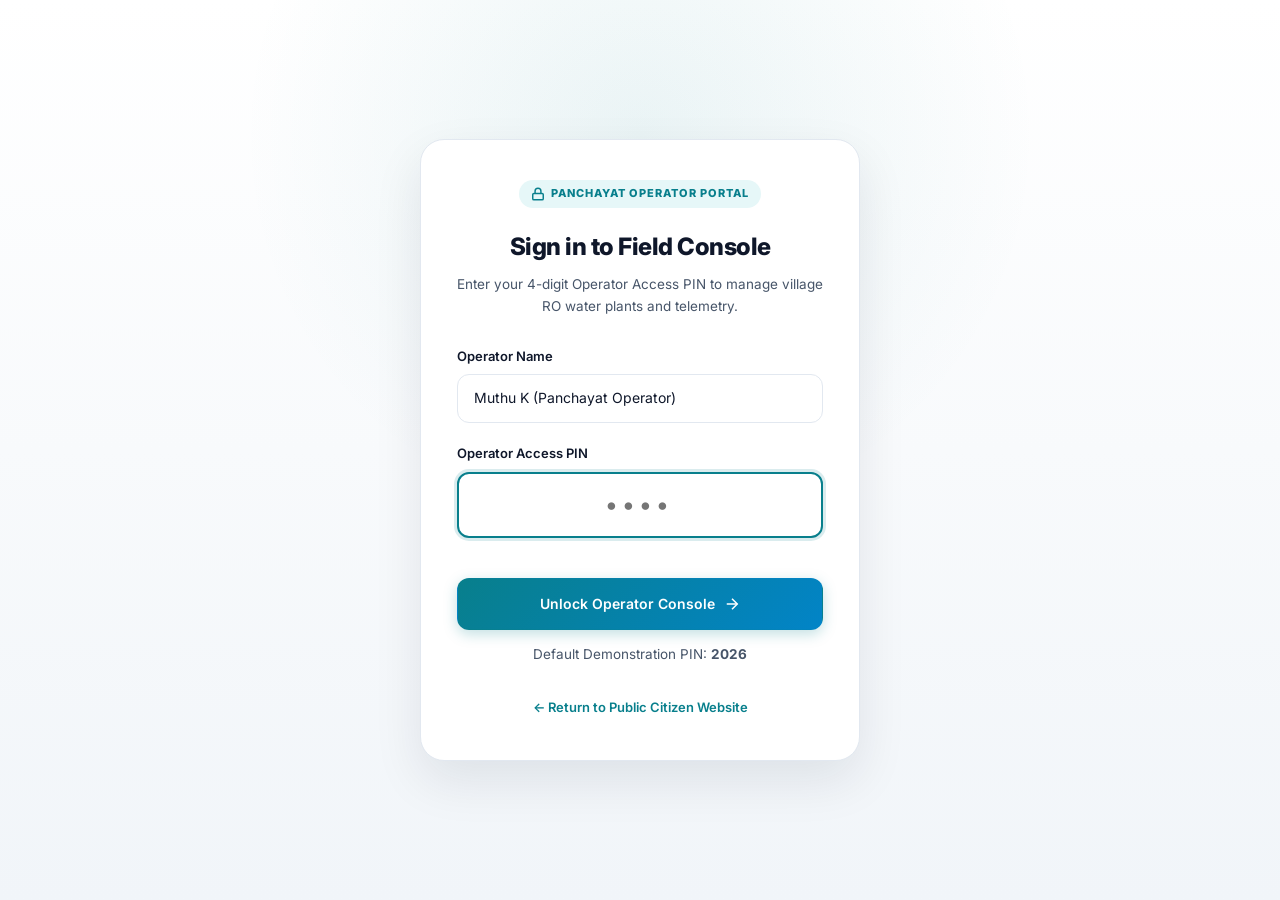
==== frontend/operator.html @ c297192b "feat(operator): implement dedicated authenticated operator portal" ====
<!DOCTYPE html>
<html lang="en">
<head>
    <meta charset="UTF-8">
    <meta name="viewport" content="width=device-width, initial-scale=1.0">
    <meta name="robots" content="noindex, nofollow">
    <title>Operator & Technician Portal | Water Beacon</title>

    <link rel="preconnect" href="https://fonts.googleapis.com">
    <link rel="preconnect" href="https://fonts.gstatic.com" crossorigin>
    <link href="https://fonts.googleapis.com/css2?family=Inter:wght@400;500;600;700;800&display=swap" rel="stylesheet">

    <link rel="stylesheet" href="css/style.css">
    <link rel="stylesheet" href="css/operator.css">
</head>
<body class="operator-body">

    <!-- 1. OPERATOR AUTHENTICATION SCREEN -->
    <div class="operator-login-wrapper" id="operator-auth-screen">
        <div class="operator-login-card">
            <span class="op-badge-pill">
                <svg viewBox="0 0 24 24" fill="none" stroke="currentColor" stroke-width="2.5" style="width: 14px; height: 14px;">
                    <rect x="3" y="11" width="18" height="11" rx="2" ry="2"/>
                    <path d="M7 11V7a5 5 0 0 1 10 0v4"/>
                </svg>
                PANCHAYAT OPERATOR PORTAL
            </span>

            <h2>Sign in to Field Console</h2>
            <p>Enter your 4-digit Operator Access PIN to manage village RO water plants and telemetry.</p>

            <form id="form-operator-login">
                <div class="form-group" style="text-align: left;">
                    <label for="login-op-name">Operator Name</label>
                    <input type="text" id="login-op-name" class="form-control" value="Muthu K (Panchayat Operator)" required>
                </div>

                <div class="form-group" style="text-align: left;">
                    <label for="login-op-pin">Operator Access PIN</label>
                    <input type="password" id="login-op-pin" class="op-pin-input" maxlength="6" placeholder="••••" required autofocus autocomplete="current-password">
                </div>

                <button type="submit" class="btn btn-primary" style="width: 100%; padding: 14px;" id="btn-login-submit">
                    <span>Unlock Operator Console</span>
                    <svg viewBox="0 0 24 24" fill="none" stroke="currentColor" stroke-width="2">
                        <line x1="5" y1="12" x2="19" y2="12"/>
                        <polyline points="12 5 19 12 12 19"/>
                    </svg>
                </button>

                <p class="pin-hint">Default Demonstration PIN: <strong>2026</strong></p>
                <div style="margin-top: 18px;">
                    <a href="/" style="font-size: 13px; color: var(--accent-teal); font-weight: 600;">&larr; Return to Public Citizen Website</a>
                </div>
            </form>
        </div>
    </div>

    <!-- 2. OPERATOR DASHBOARD CONSOLE (SHOWN AFTER AUTH) -->
    <div class="operator-dashboard" id="operator-dashboard-screen" style="display: none;">

        <!-- Top Navigation -->
        <header class="operator-topbar">
            <div class="operator-topbar-left">
                <a href="/" class="brand" style="color: #ffffff;">
                    <span class="brand-icon">
                        <svg viewBox="0 0 40 40" fill="none">
                            <path d="M20 5C20 5 9 17.5 9 25C9 31.075 13.925 36 20 36C26.075 36 31 31.075 31 25C31 17.5 20 5 20 5Z" fill="currentColor"/>
                        </svg>
                    </span>
                    <span class="brand-text">
                        <strong>Water</strong>
                        <span style="color: #38bdf8;">Beacon</span>
                    </span>
                </a>
                <span class="operator-tag">Field Operator Console</span>
            </div>

            <div class="operator-topbar-right">
                <div class="operator-user-info">
                    <strong id="header-operator-name">Operator</strong>
                    <span>Authorized Field Unit</span>
                </div>
                <a href="/" class="btn-ghost-light" title="View citizen site">
                    <svg viewBox="0 0 24 24" fill="none" stroke="currentColor" stroke-width="2" style="width: 15px; height: 15px;">
                        <path d="M18 13v6a2 2 0 0 1-2 2H5a2 2 0 0 1-2-2V8a2 2 0 0 1 2-2h6"/>
                        <polyline points="15 3 21 3 21 9"/>
                        <line x1="10" y1="14" x2="21" y2="3"/>
                    </svg>
                    <span>Public View</span>
                </a>
                <button type="button" class="btn-ghost-light" id="btn-operator-logout">
                    <svg viewBox="0 0 24 24" fill="none" stroke="currentColor" stroke-width="2" style="width: 15px; height: 15px;">
                        <path d="M9 21H5a2 2 0 0 1-2-2V5a2 2 0 0 1 2-2h4"/>
                        <polyline points="16 17 21 12 16 7"/>
                        <line x1="21" y1="12" x2="9" y2="12"/>
                    </svg>
                    <span>Sign Out</span>
                </button>
            </div>
        </header>

        <!-- Main Content -->
        <main class="operator-main">

            <!-- Overview Stat Chips -->
            <div class="op-stats-grid">
                <div class="op-stat-card">
                    <div class="op-stat-icon blue">
                        <svg viewBox="0 0 24 24" fill="none" stroke="currentColor" stroke-width="2">
                            <rect x="2" y="3" width="20" height="14" rx="2" ry="2"/>
                            <line x1="8" y1="21" x2="16" y2="21"/>
                            <line x1="12" y1="17" x2="12" y2="21"/>
                        </svg>
                    </div>
                    <div>
                        <strong id="stat-total-plants">0</strong>
                        <span>Total RO Plants</span>
                    </div>
                </div>

                <div class="op-stat-card">
                    <div class="op-stat-icon green">
                        <svg viewBox="0 0 24 24" fill="none" stroke="currentColor" stroke-width="2">
                            <polyline points="20 6 9 17 4 12"/>
                        </svg>
                    </div>
                    <div>
                        <strong id="stat-active-dispensing">0</strong>
                        <span>Dispensing (Active)</span>
                    </div>
                </div>

                <div class="op-stat-card">
                    <div class="op-stat-icon amber">
                        <svg viewBox="0 0 24 24" fill="none" stroke="currentColor" stroke-width="2">
                            <circle cx="12" cy="12" r="3"/>
                            <path d="M19.4 15a1.65 1.65 0 0 0 .33 1.82l.06.06a2 2 0 0 1 0 2.83 2 2 0 0 1-2.83 0l-.06-.06a1.65 1.65 0 0 0-1.82-.33 1.65 1.65 0 0 0-1 1.51V21a2 2 0 0 1-2 2 2 2 0 0 1-2-2v-.09A1.65 1.65 0 0 0 9 19.4a1.65 1.65 0 0 0-1.82.33l-.06.06a2 2 0 0 1-2.83 0 2 2 0 0 1 0-2.83l.06-.06a1.65 1.65 0 0 0 .33-1.82 1.65 1.65 0 0 0-1.51-1H3a2 2 0 0 1-2-2 2 2 0 0 1 2-2h.09A1.65 1.65 0 0 0 4.6 9a1.65 1.65 0 0 0-.33-1.82l-.06-.06a2 2 0 0 1 0-2.83 2 2 0 0 1 2.83 0l.06.06a1.65 1.65 0 0 0 1.82.33H9a1.65 1.65 0 0 0 1-1.51V3a2 2 0 0 1 2-2 2 2 0 0 1 2 2v.09a1.65 1.65 0 0 0 1 1.51 1.65 1.65 0 0 0 1.82-.33l.06-.06a2 2 0 0 1 2.83 0 2 2 0 0 1 0 2.83l-.06.06a1.65 1.65 0 0 0-.33 1.82V9a1.65 1.65 0 0 0 1.51 1H21a2 2 0 0 1 2 2 2 2 0 0 1-2 2h-.09a1.65 1.65 0 0 0-1.51 1z"/>
                        </svg>
                    </div>
                    <div>
                        <strong id="stat-under-maintenance">0</strong>
                        <span>Under Maintenance</span>
                    </div>
                </div>

                <div class="op-stat-card">
                    <div class="op-stat-icon red">
                        <svg viewBox="0 0 24 24" fill="none" stroke="currentColor" stroke-width="2">
                            <line x1="12" y1="8" x2="12" y2="12"/>
                            <line x1="12" y1="16" x2="12.01" y2="16"/>
                            <circle cx="12" cy="12" r="10"/>
                        </svg>
                    </div>
                    <div>
                        <strong id="stat-citizen-reports">0</strong>
                        <span>Citizen Issues</span>
                    </div>
                </div>
            </div>

            <!-- Workspace: Left (Status Controller) & Right (Citizen Complaints & Maintenance) -->
            <div class="operator-workspace">

                <!-- Left Column: Live Station Controller -->
                <div class="op-panel">
                    <div class="op-panel-header">
                        <h3>Live Station Telemetry & Status Controller</h3>
                        <span class="status-badge available" id="op-current-status-badge">
                            <span class="indicator"></span>
                            AVAILABLE
                        </span>
                    </div>

                    <div class="op-panel-body">
                        <form id="form-op-station-update">
                            <!-- Select RO Station -->
                            <div class="form-group">
                                <label for="op-station-select">Select Village RO Machine</label>
                                <select id="op-station-select" class="form-control" required>
                                    <!-- Populated dynamically -->
                                </select>
                            </div>

                            <!-- Status Switcher Grid -->
                            <div class="form-group">
                                <label>Set Live Dispensing Status</label>
                                <div class="status-pill-selector">
                                    <button type="button" class="status-choice-btn active" data-status="AVAILABLE">
                                        <svg viewBox="0 0 24 24" fill="none" stroke="#10b981" stroke-width="2.5" style="width: 18px; height: 18px;"><polyline points="20 6 9 17 4 12"/></svg>
                                        <span>AVAILABLE</span>
                                    </button>
                                    <button type="button" class="status-choice-btn" data-status="OUT_OF_WATER">
                                        <svg viewBox="0 0 24 24" fill="none" stroke="#ef4444" stroke-width="2.5" style="width: 18px; height: 18px;"><circle cx="12" cy="12" r="10"/><line x1="12" y1="8" x2="12" y2="12"/><line x1="12" y1="16" x2="12.01" y2="16"/></svg>
                                        <span>OUT OF WATER</span>
                                    </button>
                                    <button type="button" class="status-choice-btn" data-status="UNDER_MAINTENANCE">
                                        <svg viewBox="0 0 24 24" fill="none" stroke="#f59e0b" stroke-width="2" style="width: 18px; height: 18px;"><circle cx="12" cy="12" r="3"/><path d="M19.4 15a1.65 1.65 0 0 0 .33 1.82l.06.06a2 2 0 0 1 0 2.83 2 2 0 0 1-2.83 0l-.06-.06a1.65 1.65 0 0 0-1.82-.33 1.65 1.65 0 0 0-1 1.51V21a2 2 0 0 1-2 2 2 2 0 0 1-2-2v-.09A1.65 1.65 0 0 0 9 19.4a1.65 1.65 0 0 0-1.82.33l-.06.06a2 2 0 0 1-2.83 0 2 2 0 0 1 0-2.83l.06-.06a1.65 1.65 0 0 0 .33-1.82 1.65 1.65 0 0 0-1.51-1H3a2 2 0 0 1-2-2 2 2 0 0 1 2-2h.09A1.65 1.65 0 0 0 4.6 9a1.65 1.65 0 0 0-.33-1.82l-.06-.06a2 2 0 0 1 0-2.83 2 2 0 0 1 2.83 0l.06.06a1.65 1.65 0 0 0 1.82.33H9a1.65 1.65 0 0 0 1-1.51V3a2 2 0 0 1 2-2 2 2 0 0 1 2 2v.09a1.65 1.65 0 0 0 1 1.51 1.65 1.65 0 0 0 1.82-.33l.06-.06a2 2 0 0 1 2.83 0 2 2 0 0 1 0 2.83l-.06.06a1.65 1.65 0 0 0-.33 1.82V9a1.65 1.65 0 0 0 1.51 1H21a2 2 0 0 1 2 2 2 2 0 0 1-2 2h-.09a1.65 1.65 0 0 0-1.51 1z"/></svg>
                                        <span>MAINTENANCE</span>
                                    </button>
                                    <button type="button" class="status-choice-btn" data-status="REPAIR">
                                        <svg viewBox="0 0 24 24" fill="none" stroke="#8b5cf6" stroke-width="2" style="width: 18px; height: 18px;"><path d="M14.7 6.3a1 1 0 0 0 0 1.4l1.6 1.6a1 1 0 0 0 1.4 0l3.77-3.77a6 6 0 0 1-7.94 7.94l-6.91 6.91a2.12 2.12 0 0 1-3-3l6.91-6.91a6 6 0 0 1 7.94-7.94l-3.76 3.76z"/></svg>
                                        <span>REPAIR</span>
                                    </button>
                                    <button type="button" class="status-choice-btn" data-status="TEMPORARILY_CLOSED">
                                        <svg viewBox="0 0 24 24" fill="none" stroke="#64748b" stroke-width="2.5" style="width: 18px; height: 18px;"><line x1="18" y1="6" x2="6" y2="18"/><line x1="6" y1="6" x2="18" y2="18"/></svg>
                                        <span>CLOSED</span>
                                    </button>
                                </div>
                            </div>

                            <!-- Water Level Slider -->
                            <div class="form-group">
                                <label for="op-slider-level">Overhead Tank Water Level (%)</label>
                                <div class="level-slider-wrapper">
                                    <input type="range" id="op-slider-level" min="0" max="100" value="85">
                                    <div class="level-display-badge" id="op-level-badge">85%</div>
                                </div>
                            </div>

                            <!-- Purity TDS & Operator Name -->
                            <div class="form-row">
                                <div class="form-group">
                                    <label for="op-tds-input">Water Purity TDS (PPM)</label>
                                    <input type="number" id="op-tds-input" class="form-control" min="10" max="1000" value="110" required>
                                </div>
                                <div class="form-group">
                                    <label for="op-name-input">Logged By (Operator Name)</label>
                                    <input type="text" id="op-name-input" class="form-control" value="Muthu K (Panchayat Operator)" required>
                                </div>
                            </div>

                            <!-- Status Notes / Remarks -->
                            <div class="form-group">
                                <label for="op-remarks-input">Status Reason / Operator Notes</label>
                                <textarea id="op-remarks-input" class="form-control" rows="2" placeholder="e.g. Regular morning filtration cycle completed. Water tank full."></textarea>
                            </div>

                            <!-- Submit Button -->
                            <button type="submit" class="btn btn-primary" id="btn-broadcast-status" style="width: 100%; padding: 13px;">
                                <svg viewBox="0 0 24 24" fill="none" stroke="currentColor" stroke-width="2">
                                    <path d="M12 2v20M17 5H9.5a3.5 3.5 0 0 0 0 7h5a3.5 3.5 0 0 1 0 7H6"/>
                                </svg>
                                <span>Broadcast Status Update to Network</span>
                            </button>
                        </form>
                    </div>
                </div>

                <!-- Right Column: Citizen Reports & Maintenance Logger -->
                <div>

                    <!-- Citizen Reports Section -->
                    <div class="op-panel">
                        <div class="op-panel-header">
                            <h3>Citizen Problem Reports</h3>
                            <span class="chip-count" id="badge-pending-reports">0 Pending</span>
                        </div>
                        <div class="op-panel-body">
                            <div class="op-reports-list" id="op-reports-container">
                                <!-- Populated dynamically -->
                            </div>
                        </div>
                    </div>

                    <!-- Preventative Maintenance Ticket Scheduler -->
                    <div class="op-panel">
                        <div class="op-panel-header">
                            <h3>Schedule Maintenance Ticket</h3>
                        </div>
                        <div class="op-panel-body">
                            <form id="form-op-create-maint">
                                <div class="form-group">
                                    <label for="op-maint-machine">Target RO Station</label>
                                    <select id="op-maint-machine" class="form-control" required>
                                        <!-- Populated dynamically -->
                                    </select>
                                </div>

                                <div class="form-group">
                                    <label for="op-maint-task">Service Task Type</label>
                                    <select id="op-maint-task" class="form-control" required>
                                        <option value="Sediment & Carbon Filter Replacement">Sediment & Carbon Filter Replacement</option>
                                        <option value="RO Membrane Descaling & Chemical Flushing">RO Membrane Descaling & Flushing</option>
                                        <option value="UV Sterilizer Lamp Replacement">UV Sterilizer Lamp Replacement</option>
                                        <option value="High-Pressure Booster Pump Service">High-Pressure Booster Pump Service</option>
                                        <option value="Raw Water TDS Sensor Calibration">Raw Water TDS Sensor Calibration</option>
                                        <option value="Storage Tank Sanitization & Bleach">Storage Tank Sanitization</option>
                                    </select>
                                </div>

                                <div class="form-group">
                                    <label for="op-maint-desc">Scope / Reason</label>
                                    <input type="text" id="op-maint-desc" class="form-control" placeholder="e.g. Scheduled quarterly multi-stage carbon filter change." required>
                                </div>

                                <div class="form-row">
                                    <div class="form-group">
                                        <label for="op-maint-tech">Assigned Tech</label>
                                        <input type="text" id="op-maint-tech" class="form-control" value="District Water Technician" required>
                                    </div>
                                    <div class="form-group">
                                        <label for="op-maint-date">Expected Resolution</label>
                                        <input type="date" id="op-maint-date" class="form-control">
                                    </div>
                                </div>

                                <div class="form-group" style="margin-bottom: 16px;">
                                    <label style="display: flex; align-items: center; gap: 8px; font-weight: normal; cursor: pointer; font-size: 13px;">
                                        <input type="checkbox" id="op-maint-auto-status" checked style="width: 16px; height: 16px;">
                                        <span>Automatically flag station as <strong>UNDER MAINTENANCE</strong></span>
                                    </label>
                                </div>

                                <button type="submit" class="btn btn-outline" style="width: 100%;" id="btn-create-maint">
                                    <span>Log Maintenance Ticket</span>
                                </button>
                            </form>
                        </div>
                    </div>

                </div>

            </div>

            <!-- Full Width Audit Trail Section -->
            <div class="op-panel">
                <div class="op-panel-header">
                    <h3>Recent Station Status Changes (Audit Trail)</h3>
                    <button type="button" class="btn btn-outline btn-sm" id="btn-refresh-audit-logs">
                        <svg viewBox="0 0 24 24" fill="none" stroke="currentColor" stroke-width="2" style="width: 14px; height: 14px;">
                            <polyline points="23 4 23 10 17 10"/><polyline points="1 20 1 14 7 14"/>
                            <path d="M3.51 9a9 9 0 0 1 14.85-3.36L23 10M1 14l4.64 4.36A9 9 0 0 0 20.49 15"/>
                        </svg>
                        <span>Refresh Logs</span>
                    </button>
                </div>
                <div class="op-panel-body" style="padding: 0;">
                    <div class="table-responsive">
                        <table class="audit-table">
                            <thead>
                                <tr>
                                    <th>Station</th>
                                    <th>Status Set</th>
                                    <th>Remarks / Note</th>
                                    <th>Logged By</th>
                                    <th>Timestamp</th>
                                </tr>
                            </thead>
                            <tbody id="audit-logs-tbody">
                                <!-- Populated dynamically -->
                            </tbody>
                        </table>
                    </div>
                </div>
            </div>

        </main>
    </div>

    <!-- TOAST NOTIFICATIONS -->
    <div class="toast-container" id="toast-container"></div>

    <script src="js/app.js"></script>
    <script src="js/operator.js"></script>
</body>
</html>
---- frontend/css/style.css ----
/* ==========================================================================
   WATER BEACON - GLOBAL STYLES & DESIGN SYSTEM
   Clean, modern, bright interface with tasteful blue & green accents.
   ========================================================================== */

:root {
    /* Color Palette */
    --primary: #0284c7;            /* Water Blue */
    --primary-dark: #0369a1;
    --primary-light: #e0f2fe;
    --primary-gradient: linear-gradient(135deg, #0284c7 0%, #0d9488 100%);
    
    --accent-teal: #087f8c;        /* Brand Teal */
    --accent-teal-dark: #066570;
    --accent-teal-light: #e6f7f8;

    --bg-page: #ffffff;
    --bg-subtle: #f8fafc;
    --bg-card: #ffffff;
    --bg-card-hover: #fcfefe;

    --text-primary: #0f172a;       /* Deep slate */
    --text-secondary: #475569;     /* Slate */
    --text-muted: #64748b;         /* Muted slate */
    --text-light: #94a3b8;

    --border-light: #e2e8f0;
    --border-subtle: #edf2f7;
    --border-focus: #38bdf8;

    /* Status Colors */
    --status-available: #10b981;       /* Emerald */
    --status-available-bg: #ecfdf5;
    --status-available-border: #a7f3d0;
    
    --status-empty: #ef4444;           /* Coral red */
    --status-empty-bg: #fef2f2;
    --status-empty-border: #fecaca;

    --status-maint: #f59e0b;           /* Amber */
    --status-maint-bg: #fffbeb;
    --status-maint-border: #fde68a;

    --status-repair: #8b5cf6;          /* Indigo-purple */
    --status-repair-bg: #f5f3ff;
    --status-repair-border: #ddd6fe;

    --status-closed: #64748b;          /* Slate */
    --status-closed-bg: #f1f5f9;
    --status-closed-border: #cbd5e1;

    /* Elevation & Shadows */
    --shadow-xs: 0 1px 2px rgba(15, 23, 42, 0.05);
    --shadow-sm: 0 2px 6px rgba(15, 23, 42, 0.06);
    --shadow-md: 0 8px 24px rgba(15, 23, 42, 0.08);
    --shadow-lg: 0 16px 36px rgba(15, 23, 42, 0.1);
    --shadow-card: 0 4px 20px rgba(12, 74, 96, 0.06);

    /* Radii */
    --radius-sm: 8px;
    --radius-md: 12px;
    --radius-lg: 18px;
    --radius-xl: 24px;
    --radius-pill: 9999px;

    /* Transitions */
    --transition-fast: 0.15s cubic-bezier(0.4, 0, 0.2, 1);
    --transition-base: 0.25s cubic-bezier(0.4, 0, 0.2, 1);
    --transition-slow: 0.4s cubic-bezier(0.4, 0, 0.2, 1);

    /* Fonts */
    --font-sans: "Inter", -apple-system, BlinkMacSystemFont, "Segoe UI", Roboto, "Helvetica Neue", Arial, sans-serif;
}

/* CSS Reset & Defaults */
*, *::before, *::after {
    box-sizing: border-box;
    margin: 0;
    padding: 0;
}

html {
    scroll-behavior: smooth;
    font-size: 16px;
    -webkit-text-size-adjust: 100%;
    color-scheme: light;
}

body {
    font-family: var(--font-sans);
    color: var(--text-primary);
    background-color: var(--bg-page);
    line-height: 1.6;
    overflow-x: hidden;
    -webkit-font-smoothing: antialiased;
    -moz-osx-font-smoothing: grayscale;
}

img, svg {
    display: block;
    max-width: 100%;
}

button, input, select, textarea {
    font: inherit;
    color: inherit;
}

button {
    cursor: pointer;
    border: none;
    background: none;
}

a {
    color: inherit;
    text-decoration: none;
}

/* Container */
.container {
    width: min(1200px, calc(100% - 40px));
    margin: 0 auto;
}

/* Typography Utilities */
.section-tag {
    display: inline-flex;
    align-items: center;
    gap: 8px;
    padding: 6px 14px;
    background: var(--accent-teal-light);
    color: var(--accent-teal);
    font-size: 11px;
    font-weight: 800;
    letter-spacing: 1.5px;
    text-transform: uppercase;
    border-radius: var(--radius-pill);
    border: 1px solid rgba(8, 127, 140, 0.18);
    margin-bottom: 16px;
}

.section-tag-dot {
    width: 6px;
    height: 6px;
    border-radius: 50%;
    background-color: var(--accent-teal);
    animation: pulseDot 2s infinite ease-in-out;
}

.section-title {
    color: #102a43;
    font-size: clamp(32px, 4.5vw, 48px);
    font-weight: 800;
    line-height: 1.15;
    letter-spacing: -1.5px;
    margin-bottom: 16px;
}

.section-title span {
    color: var(--accent-teal);
}

.section-subtitle {
    color: var(--text-secondary);
    font-size: clamp(15px, 2vw, 17px);
    max-width: 640px;
    line-height: 1.65;
}

/* Status Badges */
.status-badge {
    display: inline-flex;
    align-items: center;
    gap: 7px;
    padding: 5px 12px;
    border-radius: var(--radius-pill);
    font-size: 12px;
    font-weight: 700;
    letter-spacing: 0.3px;
    transition: var(--transition-fast);
}

.status-badge .indicator {
    width: 8px;
    height: 8px;
    border-radius: 50%;
}

.status-badge.available {
    background: var(--status-available-bg);
    color: #065f46;
    border: 1px solid var(--status-available-border);
}
.status-badge.available .indicator {
    background: var(--status-available);
    box-shadow: 0 0 0 3px rgba(16, 185, 129, 0.2);
    animation: pulseDot 2s infinite;
}

.status-badge.out-of-water {
    background: var(--status-empty-bg);
    color: #991b1b;
    border: 1px solid var(--status-empty-border);
}
.status-badge.out-of-water .indicator {
    background: var(--status-empty);
    box-shadow: 0 0 0 3px rgba(239, 68, 68, 0.2);
}

.status-badge.maintenance {
    background: var(--status-maint-bg);
    color: #92400e;
    border: 1px solid var(--status-maint-border);
}
.status-badge.maintenance .indicator {
    background: var(--status-maint);
    box-shadow: 0 0 0 3px rgba(245, 158, 11, 0.2);
}

.status-badge.repair {
    background: var(--status-repair-bg);
    color: #5b21b6;
    border: 1px solid var(--status-repair-border);
}
.status-badge.repair .indicator {
    background: var(--status-repair);
}

.status-badge.closed {
    background: var(--status-closed-bg);
    color: #334155;
    border: 1px solid var(--status-closed-border);
}
.status-badge.closed .indicator {
    background: var(--status-closed);
}

/* Global Buttons */
.btn {
    display: inline-flex;
    align-items: center;
    justify-content: center;
    gap: 8px;
    padding: 12px 22px;
    font-size: 14px;
    font-weight: 600;
    border-radius: var(--radius-md);
    transition: var(--transition-base);
    white-space: nowrap;
    text-decoration: none;
    border: 1px solid transparent;
}

.btn:disabled {
    opacity: 0.6;
    cursor: not-allowed;
    transform: none !important;
}

.btn svg {
    width: 18px;
    height: 18px;
    flex-shrink: 0;
}

.btn-primary {
    background: linear-gradient(135deg, #087f8c 0%, #0284c7 100%);
    color: #ffffff;
    box-shadow: 0 4px 14px rgba(8, 127, 140, 0.25);
}

.btn-primary:hover:not(:disabled) {
    transform: translateY(-2px);
    box-shadow: 0 6px 20px rgba(8, 127, 140, 0.35);
}

.btn-primary:active:not(:disabled) {
    transform: translateY(0);
}

.btn-outline {
    background: #ffffff;
    color: var(--accent-teal);
    border: 1px solid #c6e9eb;
    box-shadow: var(--shadow-xs);
}

.btn-outline:hover:not(:disabled) {
    background: #f0fbfc;
    border-color: var(--accent-teal);
    transform: translateY(-1px);
}

.btn-secondary {
    background: #f1f5f9;
    color: var(--text-primary);
}

.btn-secondary:hover:not(:disabled) {
    background: #e2e8f0;
}

.btn-sm {
    padding: 8px 14px;
    font-size: 12px;
    border-radius: var(--radius-sm);
}

.btn-sm svg {
    width: 15px;
    height: 15px;
}

/* Cards */
.modern-card {
    background: var(--bg-card);
    border: 1px solid var(--border-light);
    border-radius: var(--radius-lg);
    box-shadow: var(--shadow-card);
    transition: var(--transition-base);
}

.modern-card:hover {
    box-shadow: var(--shadow-lg);
    border-color: #cbd5e1;
}

/* Modal Overlay & Dialog */
.modal-overlay {
    position: fixed;
    inset: 0;
    z-index: 2000;
    background: rgba(15, 23, 42, 0.5);
    backdrop-filter: blur(6px);
    display: flex;
    align-items: center;
    justify-content: center;
    padding: 20px;
    opacity: 0;
    visibility: hidden;
    transition: opacity 0.3s ease, visibility 0.3s ease;
}

.modal-overlay.active {
    opacity: 1;
    visibility: visible;
}

.modal-container {
    background: #ffffff;
    border-radius: var(--radius-xl);
    width: min(580px, 100%);
    max-height: 90vh;
    overflow-y: auto;
    box-shadow: 0 25px 60px rgba(15, 23, 42, 0.2);
    border: 1px solid var(--border-light);
    transform: translateY(20px) scale(0.97);
    transition: transform 0.3s cubic-bezier(0.16, 1, 0.3, 1);
}

.modal-overlay.active .modal-container {
    transform: translateY(0) scale(1);
}

.modal-header {
    display: flex;
    align-items: center;
    justify-content: space-between;
    padding: 24px 28px;
    border-bottom: 1px solid var(--border-light);
}

.modal-header h3 {
    font-size: 19px;
    font-weight: 700;
    color: var(--text-primary);
}

.modal-close-btn {
    width: 34px;
    height: 34px;
    display: grid;
    place-items: center;
    border-radius: var(--radius-sm);
    color: var(--text-muted);
    transition: var(--transition-fast);
}

.modal-close-btn:hover {
    background: #f1f5f9;
    color: var(--text-primary);
}

.modal-body {
    padding: 24px 28px;
}

.modal-footer {
    display: flex;
    align-items: center;
    justify-content: flex-end;
    gap: 12px;
    padding: 20px 28px;
    background: #f8fafc;
    border-top: 1px solid var(--border-light);
    border-radius: 0 0 var(--radius-xl) var(--radius-xl);
}

/* Forms */
.form-group {
    margin-bottom: 20px;
}

.form-group label {
    display: block;
    font-size: 13px;
    font-weight: 600;
    color: var(--text-primary);
    margin-bottom: 8px;
}

.form-control {
    width: 100%;
    padding: 12px 16px;
    font-size: 14px;
    border-radius: var(--radius-md);
    border: 1px solid var(--border-light);
    background: #ffffff;
    color: var(--text-primary);
    outline: none;
    transition: var(--transition-fast);
}

.form-control:focus {
    border-color: var(--accent-teal);
    box-shadow: 0 0 0 3px rgba(8, 127, 140, 0.15);
}

.form-row {
    display: grid;
    grid-template-columns: 1fr 1fr;
    gap: 16px;
}

/* Toast Notifications */
.toast-container {
    position: fixed;
    bottom: 28px;
    right: 28px;
    z-index: 3000;
    display: flex;
    flex-direction: column;
    gap: 10px;
    max-width: 400px;
    pointer-events: none;
}

.toast {
    display: flex;
    align-items: flex-start;
    gap: 12px;
    padding: 14px 18px;
    background: #ffffff;
    border-radius: var(--radius-md);
    box-shadow: 0 10px 30px rgba(15, 23, 42, 0.12), 0 2px 8px rgba(15, 23, 42, 0.06);
    border-left: 4px solid var(--accent-teal);
    pointer-events: auto;
    transform: translateX(120%);
    opacity: 0;
    transition: transform 0.3s cubic-bezier(0.16, 1, 0.3, 1), opacity 0.3s ease;
}

.toast.show {
    transform: translateX(0);
    opacity: 1;
}

.toast.toast-success {
    border-left-color: var(--status-available);
}
.toast.toast-error {
    border-left-color: var(--status-empty);
}
.toast.toast-info {
    border-left-color: var(--primary);
}

.toast-icon {
    flex-shrink: 0;
    width: 22px;
    height: 22px;
    display: grid;
    place-items: center;
}

.toast-content strong {
    display: block;
    font-size: 13.5px;
    color: var(--text-primary);
    font-weight: 700;
    margin-bottom: 2px;
}

.toast-content p {
    font-size: 12.5px;
    color: var(--text-secondary);
    line-height: 1.4;
}

/* Reveal Animations */
.reveal {
    opacity: 0;
    transform: translateY(24px);
    transition: opacity 0.6s cubic-bezier(0.16, 1, 0.3, 1), transform 0.6s cubic-bezier(0.16, 1, 0.3, 1);
}

.reveal.revealed {
    opacity: 1;
    transform: translateY(0);
}

/* Keyframes */
@keyframes pulseDot {
    0%, 100% {
        opacity: 1;
        transform: scale(1);
    }
    50% {
        opacity: 0.4;
        transform: scale(0.85);
    }
}

@keyframes spin {
    from { transform: rotate(0deg); }
    to { transform: rotate(360deg); }
}

.spin {
    animation: spin 1s linear infinite;
}

/* Reduced Motion */
@media (prefers-reduced-motion: reduce) {
    *, *::before, *::after {
        animation-duration: 0.01ms !important;
        animation-iteration-count: 1 !important;
        transition-duration: 0.01ms !important;
        scroll-behavior: auto !important;
    }
    .reveal {
        opacity: 1 !important;
        transform: none !important;
    }
}

/* Responsive */
@media (max-width: 768px) {
    .form-row {
        grid-template-columns: 1fr;
    }
    .toast-container {
        left: 20px;
        right: 20px;
        bottom: 20px;
        max-width: none;
    }
}
---- frontend/css/operator.css ----
/* ==========================================================================
   OPERATOR PORTAL STYLES
   Professional administrative console for Panchayat operators and technicians.
   ========================================================================== */

:root {
    --op-primary: #087f8c;
    --op-dark: #0f172a;
    --op-sidebar: #0f172a;
    --op-surface: #ffffff;
    --op-bg: #f8fafc;
    --op-border: #e2e8f0;
}

body.operator-body {
    background-color: var(--op-bg);
    color: var(--text-primary);
    font-family: var(--font-sans);
    min-height: 100vh;
}

/* Auth / Login Screen */
.operator-login-wrapper {
    min-height: 100vh;
    display: flex;
    align-items: center;
    justify-content: center;
    padding: 24px;
    background:
        radial-gradient(circle at 50% 15%, rgba(8, 127, 140, 0.08), transparent 40%),
        linear-gradient(180deg, #ffffff 0%, #f1f5f9 100%);
}

.operator-login-card {
    width: min(440px, 100%);
    background: #ffffff;
    border-radius: var(--radius-xl);
    border: 1px solid var(--border-light);
    box-shadow: 0 20px 50px rgba(15, 23, 42, 0.09);
    padding: 40px 36px;
    text-align: center;
}

.op-badge-pill {
    display: inline-flex;
    align-items: center;
    gap: 6px;
    padding: 5px 12px;
    background: var(--accent-teal-light);
    color: var(--accent-teal);
    font-size: 11px;
    font-weight: 800;
    letter-spacing: 1px;
    border-radius: var(--radius-pill);
    margin-bottom: 20px;
}

.operator-login-card h2 {
    font-size: 24px;
    font-weight: 800;
    color: #0f172a;
    letter-spacing: -0.5px;
    margin-bottom: 8px;
}

.operator-login-card p {
    font-size: 13.5px;
    color: var(--text-secondary);
    margin-bottom: 28px;
}

.op-pin-input {
    font-size: 24px;
    letter-spacing: 6px;
    text-align: center;
    padding: 12px;
    border: 2px solid var(--border-light);
    border-radius: var(--radius-md);
    width: 100%;
    margin-bottom: 20px;
    font-weight: 700;
    color: #0f172a;
    transition: var(--transition-fast);
}

.op-pin-input:focus {
    outline: none;
    border-color: var(--accent-teal);
    box-shadow: 0 0 0 3px rgba(8, 127, 140, 0.15);
}

.pin-hint {
    font-size: 12px;
    color: var(--text-muted);
    margin-top: 14px;
}

/* Dashboard Shell */
.operator-dashboard {
    min-height: 100vh;
    display: flex;
    flex-direction: column;
}

/* Operator Top Navigation Bar */
.operator-topbar {
    background: #0f172a;
    color: #ffffff;
    padding: 12px 28px;
    display: flex;
    align-items: center;
    justify-content: space-between;
    box-shadow: 0 2px 10px rgba(0, 0, 0, 0.15);
}

.operator-topbar-left {
    display: flex;
    align-items: center;
    gap: 16px;
}

.operator-tag {
    font-size: 11px;
    font-weight: 700;
    text-transform: uppercase;
    letter-spacing: 1px;
    background: rgba(56, 189, 248, 0.2);
    color: #38bdf8;
    padding: 4px 10px;
    border-radius: 6px;
}

.operator-topbar-right {
    display: flex;
    align-items: center;
    gap: 16px;
}

.operator-user-info {
    display: flex;
    flex-direction: column;
    text-align: right;
}

.operator-user-info strong {
    font-size: 13px;
    color: #ffffff;
}

.operator-user-info span {
    font-size: 11px;
    color: #94a3b8;
}

.btn-ghost-light {
    display: inline-flex;
    align-items: center;
    gap: 6px;
    padding: 6px 12px;
    font-size: 12px;
    font-weight: 600;
    color: #cbd5e1;
    border: 1px solid #334155;
    border-radius: var(--radius-sm);
    transition: var(--transition-fast);
}

.btn-ghost-light:hover {
    background: #1e293b;
    color: #ffffff;
}

/* Main Dashboard Body */
.operator-main {
    flex: 1;
    padding: 32px 28px;
    max-width: 1300px;
    width: 100%;
    margin: 0 auto;
}

/* Stat Metrics Grid */
.op-stats-grid {
    display: grid;
    grid-template-columns: repeat(auto-fit, minmax(200px, 1fr));
    gap: 16px;
    margin-bottom: 28px;
}

.op-stat-card {
    background: #ffffff;
    border: 1px solid var(--border-light);
    border-radius: var(--radius-lg);
    padding: 18px 20px;
    display: flex;
    align-items: center;
    gap: 16px;
    box-shadow: 0 2px 8px rgba(15, 23, 42, 0.04);
}

.op-stat-icon {
    width: 44px;
    height: 44px;
    border-radius: var(--radius-md);
    display: grid;
    place-items: center;
    flex-shrink: 0;
}

.op-stat-icon svg {
    width: 22px;
    height: 22px;
}

.op-stat-icon.blue { background: #e0f2fe; color: #0284c7; }
.op-stat-icon.green { background: #ecfdf5; color: #10b981; }
.op-stat-icon.amber { background: #fffbeb; color: #f59e0b; }
.op-stat-icon.red { background: #fef2f2; color: #ef4444; }

.op-stat-card strong {
    display: block;
    font-size: 22px;
    font-weight: 800;
    color: #0f172a;
    line-height: 1.1;
}

.op-stat-card span {
    font-size: 11.5px;
    color: var(--text-muted);
    font-weight: 600;
    text-transform: uppercase;
}

/* Workspace Layout: Left (Quick Controller), Right (Reports & Maintenance) */
.operator-workspace {
    display: grid;
    grid-template-columns: 1.15fr 0.85fr;
    gap: 28px;
    align-items: start;
}

/* Panel Card */
.op-panel {
    background: #ffffff;
    border: 1px solid var(--border-light);
    border-radius: var(--radius-xl);
    box-shadow: 0 4px 18px rgba(15, 23, 42, 0.05);
    margin-bottom: 28px;
    overflow: hidden;
}

.op-panel-header {
    padding: 20px 24px;
    border-bottom: 1px solid var(--border-light);
    display: flex;
    align-items: center;
    justify-content: space-between;
}

.op-panel-header h3 {
    font-size: 17px;
    font-weight: 800;
    color: #0f172a;
}

.op-panel-body {
    padding: 24px;
}

/* Quick Status Switcher Grid */
.status-pill-selector {
    display: grid;
    grid-template-columns: repeat(auto-fit, minmax(130px, 1fr));
    gap: 8px;
    margin-bottom: 20px;
}

.status-choice-btn {
    display: flex;
    flex-direction: column;
    align-items: center;
    gap: 4px;
    padding: 10px 8px;
    border: 2px solid var(--border-light);
    border-radius: var(--radius-md);
    background: #f8fafc;
    cursor: pointer;
    transition: var(--transition-fast);
}

.status-choice-btn:hover {
    border-color: #cbd5e1;
    background: #ffffff;
}

.status-choice-btn.active {
    border-color: var(--accent-teal);
    background: var(--accent-teal-light);
    color: var(--accent-teal);
    font-weight: 700;
}

.status-choice-btn span {
    font-size: 11px;
    font-weight: 700;
}

/* Water Level Slider */
.level-slider-wrapper {
    display: flex;
    align-items: center;
    gap: 16px;
    margin-bottom: 20px;
}

.level-slider-wrapper input[type="range"] {
    flex: 1;
    accent-color: var(--accent-teal);
    cursor: pointer;
}

.level-display-badge {
    font-size: 16px;
    font-weight: 800;
    color: #0f172a;
    background: #f1f5f9;
    padding: 6px 14px;
    border-radius: var(--radius-pill);
    min-width: 65px;
    text-align: center;
}

/* Reports Table in Panel */
.op-reports-list {
    display: flex;
    flex-direction: column;
    gap: 12px;
}

.op-report-item {
    background: #f8fafc;
    border: 1px solid var(--border-light);
    border-radius: var(--radius-md);
    padding: 14px 16px;
    display: flex;
    flex-direction: column;
    gap: 8px;
}

.op-report-item-top {
    display: flex;
    align-items: flex-start;
    justify-content: space-between;
    gap: 10px;
}

.op-report-item strong {
    font-size: 14px;
    color: #0f172a;
}

.op-report-item p {
    font-size: 12.5px;
    color: var(--text-secondary);
    line-height: 1.4;
}

.op-report-actions {
    display: flex;
    align-items: center;
    gap: 8px;
    margin-top: 4px;
}

/* Audit Log Table */
.audit-table {
    width: 100%;
    border-collapse: collapse;
    font-size: 12.5px;
}

.audit-table th {
    background: #f8fafc;
    padding: 10px 14px;
    text-align: left;
    font-size: 10.5px;
    text-transform: uppercase;
    color: var(--text-muted);
    border-bottom: 1px solid var(--border-light);
}

.audit-table td {
    padding: 12px 14px;
    border-bottom: 1px solid var(--border-light);
    color: var(--text-primary);
}

/* Responsive */
@media (max-width: 992px) {
    .operator-workspace {
        grid-template-columns: 1fr;
    }
}
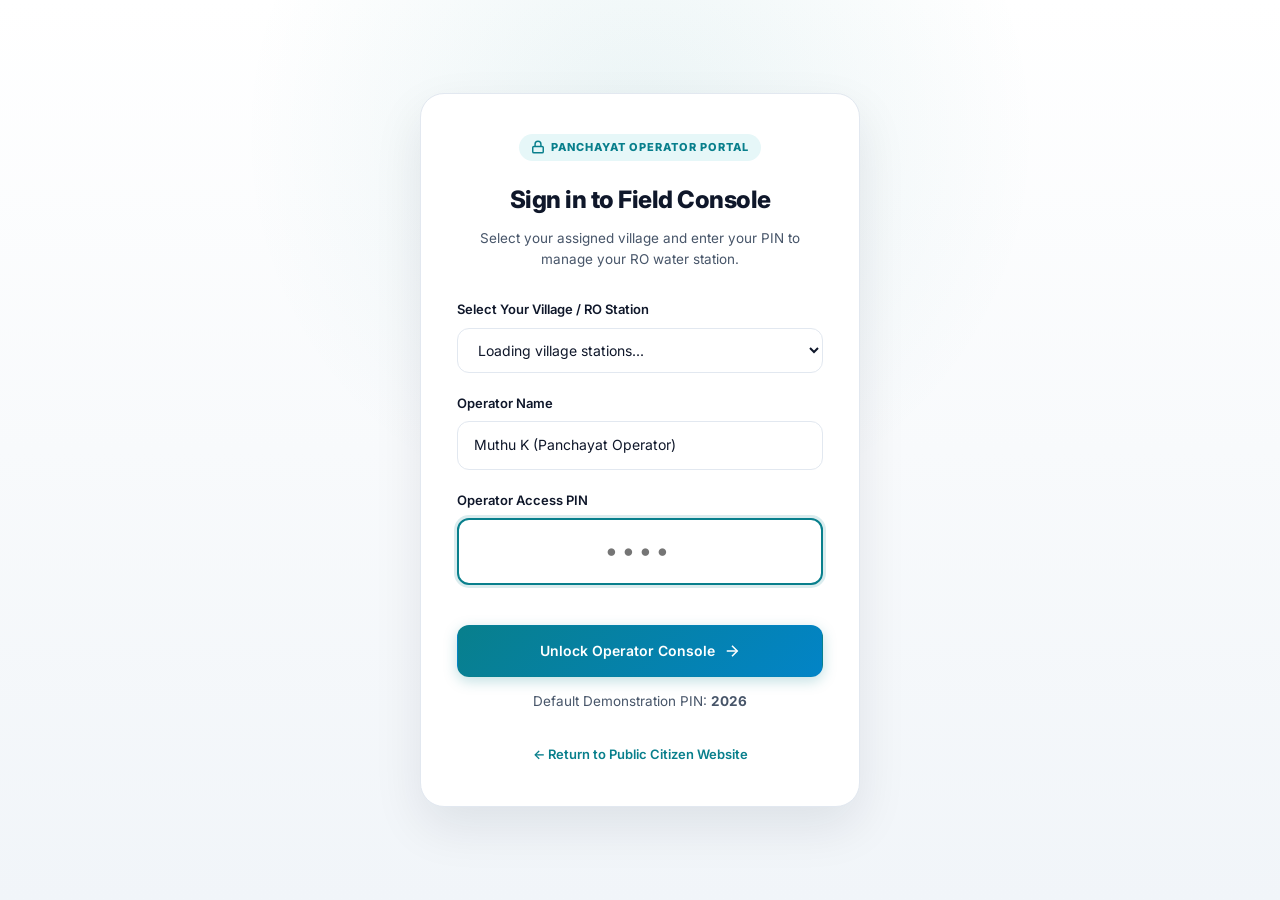
==== commit 1403dc07: "feat(operator): add village station selector to operator login" ====
--- a/frontend/operator.html
+++ b/frontend/operator.html
@@ -27,14 +27,24 @@
             </span>
 
             <h2>Sign in to Field Console</h2>
-            <p>Enter your 4-digit Operator Access PIN to manage village RO water plants and telemetry.</p>
+            <p>Select your assigned village and enter your PIN to manage your RO water station.</p>
 
             <form id="form-operator-login">
+                <!-- Select Village -->
+                <div class="form-group" style="text-align: left;">
+                    <label for="login-op-village">Select Your Village / RO Station</label>
+                    <select id="login-op-village" class="form-control" required>
+                        <option value="" disabled selected>Loading village stations...</option>
+                    </select>
+                </div>
+
+                <!-- Operator Name -->
                 <div class="form-group" style="text-align: left;">
                     <label for="login-op-name">Operator Name</label>
                     <input type="text" id="login-op-name" class="form-control" value="Muthu K (Panchayat Operator)" required>
                 </div>
 
+                <!-- Operator Access PIN -->
                 <div class="form-group" style="text-align: left;">
                     <label for="login-op-pin">Operator Access PIN</label>
                     <input type="password" id="login-op-pin" class="op-pin-input" maxlength="6" placeholder="••••" required autofocus autocomplete="current-password">
@@ -79,7 +89,7 @@
             <div class="operator-topbar-right">
                 <div class="operator-user-info">
                     <strong id="header-operator-name">Operator</strong>
-                    <span>Authorized Field Unit</span>
+                    <span id="header-operator-village">Semmarikulam Station</span>
                 </div>
                 <a href="/" class="btn-ghost-light" title="View citizen site">
                     <svg viewBox="0 0 24 24" fill="none" stroke="currentColor" stroke-width="2" style="width: 15px; height: 15px;">
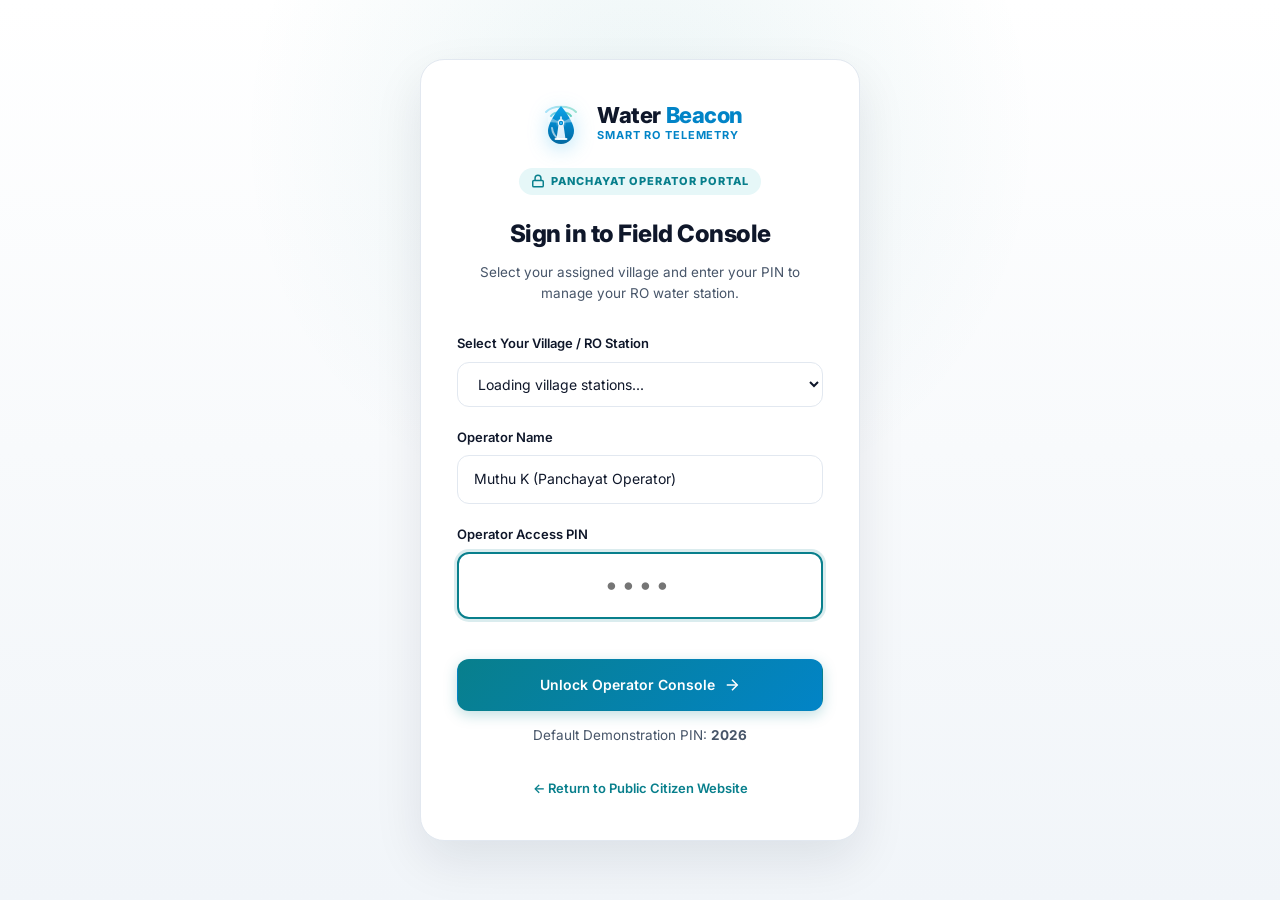
==== commit 06ca12e2: "feat(branding): integrate custom Water Beacon logo, favicon, and telemetry visual identity" ====
--- a/frontend/operator.html
+++ b/frontend/operator.html
@@ -6,6 +6,9 @@
     <meta name="robots" content="noindex, nofollow">
     <title>Operator & Technician Portal | Water Beacon</title>
 
+    <!-- Favicon -->
+    <link rel="icon" type="image/svg+xml" href="favicon.svg">
+
     <link rel="preconnect" href="https://fonts.googleapis.com">
     <link rel="preconnect" href="https://fonts.gstatic.com" crossorigin>
     <link href="https://fonts.googleapis.com/css2?family=Inter:wght@400;500;600;700;800&display=swap" rel="stylesheet">
@@ -18,6 +21,14 @@
     <!-- 1. OPERATOR AUTHENTICATION SCREEN -->
     <div class="operator-login-wrapper" id="operator-auth-screen">
         <div class="operator-login-card">
+            <div style="display: flex; align-items: center; justify-content: center; gap: 12px; margin-bottom: 20px;">
+                <img src="assets/logo.svg" alt="Water Beacon Logo" width="48" height="48" style="filter: drop-shadow(0 4px 10px rgba(14,165,233,0.3));">
+                <div style="text-align: left;">
+                    <div style="font-size: 22px; font-weight: 800; color: var(--text-dark); line-height: 1.1; letter-spacing: -0.02em;">Water <span style="color: var(--primary);">Beacon</span></div>
+                    <div style="font-size: 11px; font-weight: 700; color: var(--primary); text-transform: uppercase; letter-spacing: 0.08em;">Smart RO Telemetry</div>
+                </div>
+            </div>
+
             <span class="op-badge-pill">
                 <svg viewBox="0 0 24 24" fill="none" stroke="currentColor" stroke-width="2.5" style="width: 14px; height: 14px;">
                     <rect x="3" y="11" width="18" height="11" rx="2" ry="2"/>
@@ -74,8 +85,28 @@
             <div class="operator-topbar-left">
                 <a href="/" class="brand" style="color: #ffffff;">
                     <span class="brand-icon">
-                        <svg viewBox="0 0 40 40" fill="none">
-                            <path d="M20 5C20 5 9 17.5 9 25C9 31.075 13.925 36 20 36C26.075 36 31 31.075 31 25C31 17.5 20 5 20 5Z" fill="currentColor"/>
+                        <svg viewBox="0 0 48 48" fill="none">
+                            <defs>
+                                <linearGradient id="opDropGrad" x1="24" y1="6" x2="24" y2="44" gradientUnits="userSpaceOnUse">
+                                    <stop offset="0%" stop-color="#0ea5e9"/>
+                                    <stop offset="50%" stop-color="#0284c7"/>
+                                    <stop offset="100%" stop-color="#0369a1"/>
+                                </linearGradient>
+                                <linearGradient id="opWaveGrad" x1="14" y1="12" x2="34" y2="18" gradientUnits="userSpaceOnUse">
+                                    <stop offset="0%" stop-color="#38bdf8"/>
+                                    <stop offset="100%" stop-color="#10b981"/>
+                                </linearGradient>
+                            </defs>
+                            <path d="M14 16 C17 11 31 11 34 16" stroke="url(#opWaveGrad)" stroke-width="2" stroke-linecap="round" opacity="0.7"/>
+                            <path d="M9 12 C15 5 33 5 39 12" stroke="url(#opWaveGrad)" stroke-width="2" stroke-linecap="round" opacity="0.45"/>
+                            <path d="M24 6 C24 6 11 21 11 31 C11 38.18 16.82 44 24 44 C31.18 44 37 38.18 37 31 C37 21 24 6 24 6 Z" fill="url(#opDropGrad)"/>
+                            <path d="M19.5 39 L21.5 25 L26.5 25 L28.5 39 Z" fill="#ffffff" opacity="0.95"/>
+                            <rect x="21" y="21" width="6" height="4" rx="1" fill="#ffffff"/>
+                            <path d="M21.5 21 C21.5 18.8 26.5 18.8 26.5 21 Z" fill="#ffffff"/>
+                            <path d="M24 23 L37 16 L37 22 Z" fill="#ffffff" opacity="0.35"/>
+                            <path d="M24 23 L11 16 L11 22 Z" fill="#ffffff" opacity="0.35"/>
+                            <circle cx="24" cy="23" r="1.8" fill="#38bdf8"/>
+                            <path d="M15 28 C15.5 33 18.5 37 22 39" stroke="#ffffff" stroke-width="1.8" stroke-linecap="round" opacity="0.65"/>
                         </svg>
                     </span>
                     <span class="brand-text">
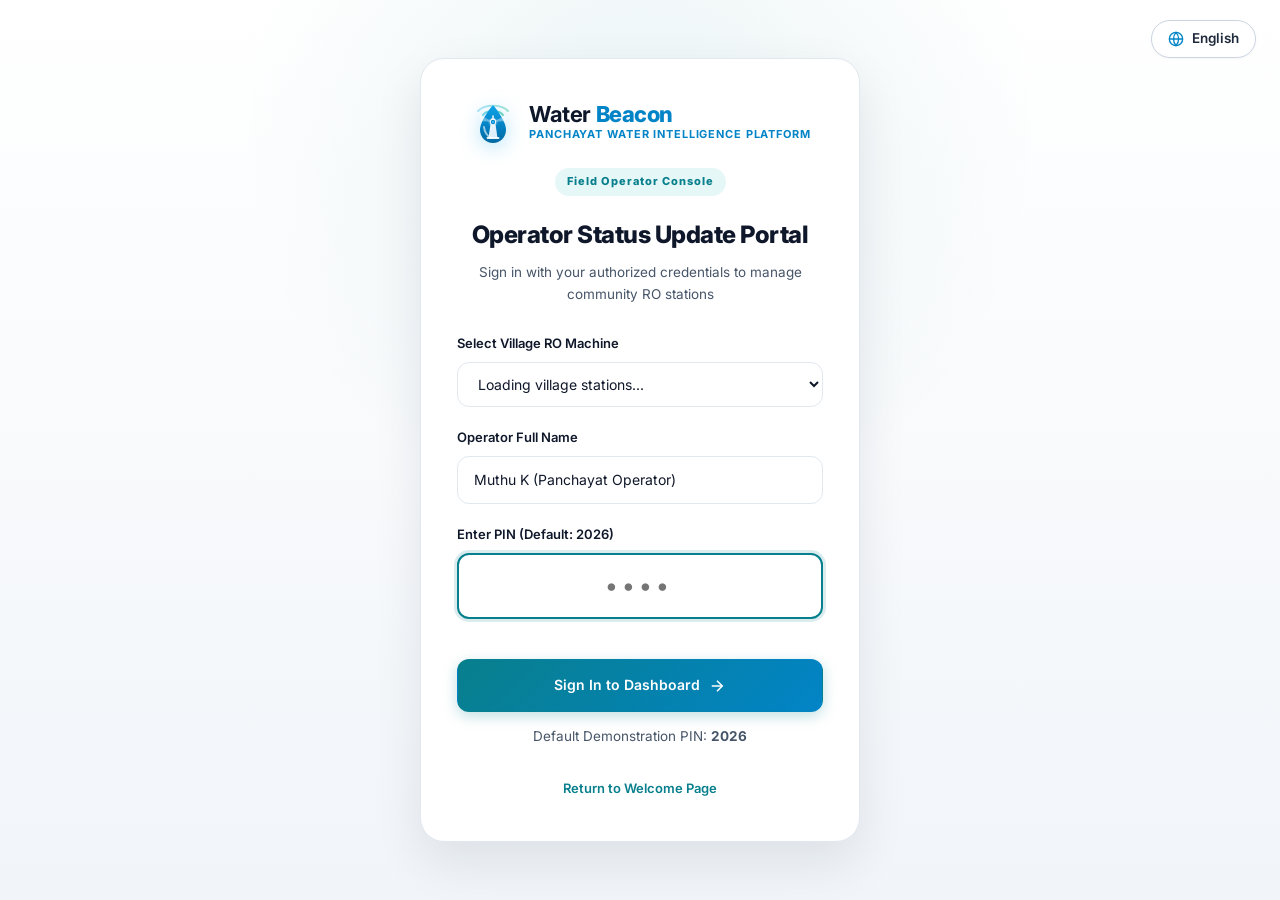
==== commit afe21d22: "feat: complete application enhancement with entry page, single-RO operator portal, dedicated issues," ====
--- a/frontend/operator.html
+++ b/frontend/operator.html
@@ -9,27 +9,52 @@
     <!-- Favicon -->
     <link rel="icon" type="image/svg+xml" href="favicon.svg">
 
+    <!-- Fonts: Inter & Noto Sans Tamil -->
     <link rel="preconnect" href="https://fonts.googleapis.com">
     <link rel="preconnect" href="https://fonts.gstatic.com" crossorigin>
-    <link href="https://fonts.googleapis.com/css2?family=Inter:wght@400;500;600;700;800&display=swap" rel="stylesheet">
-
+    <link href="https://fonts.googleapis.com/css2?family=Inter:wght@400;500;600;700;800&family=Noto+Sans+Tamil:wght@400;500;600;700;800&display=swap" rel="stylesheet">
+
+    <!-- Stylesheets -->
     <link rel="stylesheet" href="css/style.css">
+    <link rel="stylesheet" href="css/welcome.css">
     <link rel="stylesheet" href="css/operator.css">
 </head>
 <body class="operator-body">
 
     <!-- 1. OPERATOR AUTHENTICATION SCREEN -->
-    <div class="operator-login-wrapper" id="operator-auth-screen">
+    <div class="operator-login-wrapper" id="operator-auth-screen" style="position: relative;">
+        <!-- Auth Screen Language Switcher -->
+        <div style="position: absolute; top: 20px; right: 24px; z-index: 10;">
+            <div class="lang-selector-wrapper">
+                <button type="button" class="welcome-lang-btn" id="op-auth-lang-toggle" aria-haspopup="true">
+                    <svg viewBox="0 0 24 24" fill="none" stroke="currentColor" stroke-width="2" style="width: 16px; height: 16px; color: #0284c7;">
+                        <circle cx="12" cy="12" r="10"/><path d="M2 12H22M12 2A15.3 15.3 0 0 1 16 12A15.3 15.3 0 0 1 12 22A15.3 15.3 0 0 1 12 22A15.3 15.3 0 0 1 12 2Z"/>
+                    </svg>
+                    <span id="op-auth-lang-text">English</span>
+                </button>
+                <div class="welcome-lang-dropdown" id="op-auth-lang-menu">
+                    <button type="button" class="lang-dropdown-item active" data-lang-choice="en">
+                        <span>English</span>
+                        <span class="lang-dropdown-badge">EN</span>
+                    </button>
+                    <button type="button" class="lang-dropdown-item" data-lang-choice="ta">
+                        <span>தமிழ்</span>
+                        <span class="lang-dropdown-badge">TA</span>
+                    </button>
+                </div>
+            </div>
+        </div>
+
         <div class="operator-login-card">
             <div style="display: flex; align-items: center; justify-content: center; gap: 12px; margin-bottom: 20px;">
                 <img src="assets/logo.svg" alt="Water Beacon Logo" width="48" height="48" style="filter: drop-shadow(0 4px 10px rgba(14,165,233,0.3));">
                 <div style="text-align: left;">
-                    <div style="font-size: 22px; font-weight: 800; color: var(--text-dark); line-height: 1.1; letter-spacing: -0.02em;">Water <span style="color: var(--primary);">Beacon</span></div>
-                    <div style="font-size: 11px; font-weight: 700; color: var(--primary); text-transform: uppercase; letter-spacing: 0.08em;">Smart RO Telemetry</div>
-                </div>
-            </div>
-
-            <span class="op-badge-pill">
+                    <div style="font-size: 22px; font-weight: 800; color: var(--text-dark); line-height: 1.1; letter-spacing: -0.02em;"><strong data-i18n="brandWater">Water</strong> <span style="color: var(--primary);" data-i18n="brandBeacon">Beacon</span></div>
+                    <div style="font-size: 11px; font-weight: 700; color: var(--primary); text-transform: uppercase; letter-spacing: 0.08em;" data-i18n="entryTag">Smart RO Telemetry</div>
+                </div>
+            </div>
+
+            <span class="op-badge-pill" data-i18n="operatorConsoleTag">
                 <svg viewBox="0 0 24 24" fill="none" stroke="currentColor" stroke-width="2.5" style="width: 14px; height: 14px;">
                     <rect x="3" y="11" width="18" height="11" rx="2" ry="2"/>
                     <path d="M7 11V7a5 5 0 0 1 10 0v4"/>
@@ -37,13 +62,13 @@
                 PANCHAYAT OPERATOR PORTAL
             </span>
 
-            <h2>Sign in to Field Console</h2>
-            <p>Select your assigned village and enter your PIN to manage your RO water station.</p>
+            <h2 data-i18n="operatorModalTitle">Sign in to Field Console</h2>
+            <p data-i18n="adminPortalSubtitle">Select your assigned village and enter your PIN to manage your RO water station.</p>
 
             <form id="form-operator-login">
                 <!-- Select Village -->
                 <div class="form-group" style="text-align: left;">
-                    <label for="login-op-village">Select Your Village / RO Station</label>
+                    <label for="login-op-village" data-i18n="opSelectMachineLabel">Select Village RO Machine</label>
                     <select id="login-op-village" class="form-control" required>
                         <option value="" disabled selected>Loading village stations...</option>
                     </select>
@@ -51,18 +76,18 @@
 
                 <!-- Operator Name -->
                 <div class="form-group" style="text-align: left;">
-                    <label for="login-op-name">Operator Name</label>
+                    <label for="login-op-name" data-i18n="operatorNameLabel">Operator Name</label>
                     <input type="text" id="login-op-name" class="form-control" value="Muthu K (Panchayat Operator)" required>
                 </div>
 
                 <!-- Operator Access PIN -->
                 <div class="form-group" style="text-align: left;">
-                    <label for="login-op-pin">Operator Access PIN</label>
+                    <label for="login-op-pin" data-i18n="enterPinPlaceholder">Operator Access PIN (Default: 2026)</label>
                     <input type="password" id="login-op-pin" class="op-pin-input" maxlength="6" placeholder="••••" required autofocus autocomplete="current-password">
                 </div>
 
                 <button type="submit" class="btn btn-primary" style="width: 100%; padding: 14px;" id="btn-login-submit">
-                    <span>Unlock Operator Console</span>
+                    <span data-i18n="loginSubmitBtn">Unlock Operator Console</span>
                     <svg viewBox="0 0 24 24" fill="none" stroke="currentColor" stroke-width="2">
                         <line x1="5" y1="12" x2="19" y2="12"/>
                         <polyline points="12 5 19 12 12 19"/>
@@ -71,7 +96,7 @@
 
                 <p class="pin-hint">Default Demonstration PIN: <strong>2026</strong></p>
                 <div style="margin-top: 18px;">
-                    <a href="/" style="font-size: 13px; color: var(--accent-teal); font-weight: 600;">&larr; Return to Public Citizen Website</a>
+                    <a href="/" style="font-size: 13px; color: var(--accent-teal); font-weight: 600;" data-i18n="returnWelcomeBtn">&larr; Return to Welcome Page</a>
                 </div>
             </form>
         </div>
@@ -83,130 +108,152 @@
         <!-- Top Navigation -->
         <header class="operator-topbar">
             <div class="operator-topbar-left">
-                <a href="/" class="brand" style="color: #ffffff;">
-                    <span class="brand-icon">
-                        <svg viewBox="0 0 48 48" fill="none">
-                            <defs>
-                                <linearGradient id="opDropGrad" x1="24" y1="6" x2="24" y2="44" gradientUnits="userSpaceOnUse">
-                                    <stop offset="0%" stop-color="#0ea5e9"/>
-                                    <stop offset="50%" stop-color="#0284c7"/>
-                                    <stop offset="100%" stop-color="#0369a1"/>
-                                </linearGradient>
-                                <linearGradient id="opWaveGrad" x1="14" y1="12" x2="34" y2="18" gradientUnits="userSpaceOnUse">
-                                    <stop offset="0%" stop-color="#38bdf8"/>
-                                    <stop offset="100%" stop-color="#10b981"/>
-                                </linearGradient>
-                            </defs>
-                            <path d="M14 16 C17 11 31 11 34 16" stroke="url(#opWaveGrad)" stroke-width="2" stroke-linecap="round" opacity="0.7"/>
-                            <path d="M9 12 C15 5 33 5 39 12" stroke="url(#opWaveGrad)" stroke-width="2" stroke-linecap="round" opacity="0.45"/>
-                            <path d="M24 6 C24 6 11 21 11 31 C11 38.18 16.82 44 24 44 C31.18 44 37 38.18 37 31 C37 21 24 6 24 6 Z" fill="url(#opDropGrad)"/>
-                            <path d="M19.5 39 L21.5 25 L26.5 25 L28.5 39 Z" fill="#ffffff" opacity="0.95"/>
-                            <rect x="21" y="21" width="6" height="4" rx="1" fill="#ffffff"/>
-                            <path d="M21.5 21 C21.5 18.8 26.5 18.8 26.5 21 Z" fill="#ffffff"/>
-                            <path d="M24 23 L37 16 L37 22 Z" fill="#ffffff" opacity="0.35"/>
-                            <path d="M24 23 L11 16 L11 22 Z" fill="#ffffff" opacity="0.35"/>
-                            <circle cx="24" cy="23" r="1.8" fill="#38bdf8"/>
-                            <path d="M15 28 C15.5 33 18.5 37 22 39" stroke="#ffffff" stroke-width="1.8" stroke-linecap="round" opacity="0.65"/>
-                        </svg>
+                <a href="/" class="brand" style="color: #ffffff; text-decoration: none; display: inline-flex; align-items: center; gap: 10px;">
+                    <span class="brand-icon" style="display: inline-flex; align-items: center;">
+                        <img src="assets/logo.svg" alt="Water Beacon Logo" width="34" height="34" style="filter: drop-shadow(0 2px 6px rgba(0,0,0,0.3)); vertical-align: middle;">
                     </span>
-                    <span class="brand-text">
-                        <strong>Water</strong>
-                        <span style="color: #38bdf8;">Beacon</span>
+                    <span class="brand-text" style="display: inline-flex; align-items: baseline; gap: 4px; font-size: 19px;">
+                        <strong data-i18n="brandWater" style="color: #ffffff; font-weight: 800;">Water</strong>
+                        <span style="color: #38bdf8; font-weight: 800;" data-i18n="brandBeacon">Beacon</span>
                     </span>
                 </a>
-                <span class="operator-tag">Field Operator Console</span>
+                <span class="operator-tag" data-i18n="operatorConsoleTag">Field Operator Console</span>
+
+                <!-- Section Navigation Tabs: Dashboard & Issues -->
+                <nav class="op-nav-tabs" aria-label="Operator Navigation">
+                    <button type="button" class="op-nav-tab active" id="nav-op-dashboard">
+                        <svg viewBox="0 0 24 24" fill="none" stroke="currentColor" stroke-width="2" style="width: 16px; height: 16px;">
+                            <rect x="3" y="3" width="7" height="7"/>
+                            <rect x="14" y="3" width="7" height="7"/>
+                            <rect x="14" y="14" width="7" height="7"/>
+                            <rect x="3" y="14" width="7" height="7"/>
+                        </svg>
+                        <span data-i18n="opNavDashboard">Dashboard</span>
+                    </button>
+                    <button type="button" class="op-nav-tab" id="nav-op-issues">
+                        <svg viewBox="0 0 24 24" fill="none" stroke="currentColor" stroke-width="2" style="width: 16px; height: 16px;">
+                            <circle cx="12" cy="12" r="10"/>
+                            <line x1="12" y1="8" x2="12" y2="12"/>
+                            <line x1="12" y1="16" x2="12.01" y2="16"/>
+                        </svg>
+                        <span data-i18n="opNavIssues">Issues</span>
+                        <span class="op-nav-badge" id="op-nav-issues-badge">0</span>
+                    </button>
+                </nav>
             </div>
 
             <div class="operator-topbar-right">
+                <!-- Global Language Selector Dropdown -->
+                <div class="lang-selector-wrapper">
+                    <button type="button" class="btn-ghost-light" id="op-lang-toggle" aria-haspopup="true">
+                        <svg viewBox="0 0 24 24" fill="none" stroke="currentColor" stroke-width="2" style="width: 15px; height: 15px;">
+                            <circle cx="12" cy="12" r="10"/><path d="M2 12H22M12 2A15.3 15.3 0 0 1 16 12A15.3 15.3 0 0 1 12 22A15.3 15.3 0 0 1 12 22A15.3 15.3 0 0 1 8 12A15.3 15.3 0 0 1 12 2Z"/>
+                        </svg>
+                        <span id="op-lang-text">English</span>
+                    </button>
+                    <div class="welcome-lang-dropdown" id="op-lang-menu">
+                        <button type="button" class="lang-dropdown-item active" data-lang-choice="en">
+                            <span>English</span>
+                            <span class="lang-dropdown-badge">EN</span>
+                        </button>
+                        <button type="button" class="lang-dropdown-item" data-lang-choice="ta">
+                            <span>தமிழ்</span>
+                            <span class="lang-dropdown-badge">TA</span>
+                        </button>
+                    </div>
+                </div>
+
                 <div class="operator-user-info">
                     <strong id="header-operator-name">Operator</strong>
                     <span id="header-operator-village">Semmarikulam Station</span>
                 </div>
+
                 <a href="/" class="btn-ghost-light" title="View citizen site">
                     <svg viewBox="0 0 24 24" fill="none" stroke="currentColor" stroke-width="2" style="width: 15px; height: 15px;">
                         <path d="M18 13v6a2 2 0 0 1-2 2H5a2 2 0 0 1-2-2V8a2 2 0 0 1 2-2h6"/>
                         <polyline points="15 3 21 3 21 9"/>
                         <line x1="10" y1="14" x2="21" y2="3"/>
                     </svg>
-                    <span>Public View</span>
+                    <span data-i18n="publicViewBtn">Public View</span>
                 </a>
+
                 <button type="button" class="btn-ghost-light" id="btn-operator-logout">
                     <svg viewBox="0 0 24 24" fill="none" stroke="currentColor" stroke-width="2" style="width: 15px; height: 15px;">
                         <path d="M9 21H5a2 2 0 0 1-2-2V5a2 2 0 0 1 2-2h4"/>
                         <polyline points="16 17 21 12 16 7"/>
                         <line x1="21" y1="12" x2="9" y2="12"/>
                     </svg>
-                    <span>Sign Out</span>
+                    <span data-i18n="signOutBtn">Sign Out</span>
                 </button>
             </div>
         </header>
 
-        <!-- Main Content -->
+        <!-- Main Content Area -->
         <main class="operator-main">
 
-            <!-- Overview Stat Chips -->
-            <div class="op-stats-grid">
-                <div class="op-stat-card">
-                    <div class="op-stat-icon blue">
-                        <svg viewBox="0 0 24 24" fill="none" stroke="currentColor" stroke-width="2">
-                            <rect x="2" y="3" width="20" height="14" rx="2" ry="2"/>
-                            <line x1="8" y1="21" x2="16" y2="21"/>
-                            <line x1="12" y1="17" x2="12" y2="21"/>
-                        </svg>
-                    </div>
-                    <div>
-                        <strong id="stat-total-plants">0</strong>
-                        <span>Total RO Plants</span>
-                    </div>
-                </div>
-
-                <div class="op-stat-card">
-                    <div class="op-stat-icon green">
-                        <svg viewBox="0 0 24 24" fill="none" stroke="currentColor" stroke-width="2">
-                            <polyline points="20 6 9 17 4 12"/>
-                        </svg>
-                    </div>
-                    <div>
-                        <strong id="stat-active-dispensing">0</strong>
-                        <span>Dispensing (Active)</span>
-                    </div>
-                </div>
-
-                <div class="op-stat-card">
-                    <div class="op-stat-icon amber">
-                        <svg viewBox="0 0 24 24" fill="none" stroke="currentColor" stroke-width="2">
-                            <circle cx="12" cy="12" r="3"/>
-                            <path d="M19.4 15a1.65 1.65 0 0 0 .33 1.82l.06.06a2 2 0 0 1 0 2.83 2 2 0 0 1-2.83 0l-.06-.06a1.65 1.65 0 0 0-1.82-.33 1.65 1.65 0 0 0-1 1.51V21a2 2 0 0 1-2 2 2 2 0 0 1-2-2v-.09A1.65 1.65 0 0 0 9 19.4a1.65 1.65 0 0 0-1.82.33l-.06.06a2 2 0 0 1-2.83 0 2 2 0 0 1 0-2.83l.06-.06a1.65 1.65 0 0 0 .33-1.82 1.65 1.65 0 0 0-1.51-1H3a2 2 0 0 1-2-2 2 2 0 0 1 2-2h.09A1.65 1.65 0 0 0 4.6 9a1.65 1.65 0 0 0-.33-1.82l-.06-.06a2 2 0 0 1 0-2.83 2 2 0 0 1 2.83 0l.06.06a1.65 1.65 0 0 0 1.82.33H9a1.65 1.65 0 0 0 1-1.51V3a2 2 0 0 1 2-2 2 2 0 0 1 2 2v.09a1.65 1.65 0 0 0 1 1.51 1.65 1.65 0 0 0 1.82-.33l.06-.06a2 2 0 0 1 2.83 0 2 2 0 0 1 0 2.83l-.06.06a1.65 1.65 0 0 0-.33 1.82V9a1.65 1.65 0 0 0 1.51 1H21a2 2 0 0 1 2 2 2 2 0 0 1-2 2h-.09a1.65 1.65 0 0 0-1.51 1z"/>
-                        </svg>
-                    </div>
-                    <div>
-                        <strong id="stat-under-maintenance">0</strong>
-                        <span>Under Maintenance</span>
-                    </div>
-                </div>
-
-                <div class="op-stat-card">
-                    <div class="op-stat-icon red">
-                        <svg viewBox="0 0 24 24" fill="none" stroke="currentColor" stroke-width="2">
-                            <line x1="12" y1="8" x2="12" y2="12"/>
-                            <line x1="12" y1="16" x2="12.01" y2="16"/>
-                            <circle cx="12" cy="12" r="10"/>
-                        </svg>
-                    </div>
-                    <div>
-                        <strong id="stat-citizen-reports">0</strong>
-                        <span>Citizen Issues</span>
-                    </div>
-                </div>
-            </div>
-
-            <!-- Workspace: Left (Status Controller) & Right (Citizen Complaints & Maintenance) -->
-            <div class="operator-workspace">
-
-                <!-- Left Column: Live Station Controller -->
+            <!-- ======================================================== -->
+            <!-- VIEW 1: DASHBOARD VIEW (SINGLE-RO MACHINE FOCUSED)       -->
+            <!-- ======================================================== -->
+            <div id="view-op-dashboard" class="op-view-section">
+
+                <!-- Single RO Water Station Status Overview Card -->
+                <section class="op-single-plant-card">
+                    <div class="op-single-plant-header">
+                        <div>
+                            <span class="op-badge-pill" style="margin-bottom: 6px;" data-i18n="opPlantOverviewTitle">Village RO Water Plant Overview</span>
+                            <h2 id="single-plant-name">Semmarikulam Main RO Water Machine</h2>
+                            <p id="single-plant-village">Semmarikulam (Thoothukudi District)</p>
+                        </div>
+                        <div>
+                            <span class="status-badge available" id="single-plant-status-badge">
+                                <span class="indicator"></span>
+                                <span id="single-plant-status-text">AVAILABLE</span>
+                            </span>
+                        </div>
+                    </div>
+
+                    <div class="op-single-plant-grid">
+                        <!-- Metric 1: Availability -->
+                        <div class="op-single-plant-tile">
+                            <span class="tile-label" data-i18n="opCurrentAvailability">Machine Availability</span>
+                            <div class="tile-val" id="tile-plant-status" style="color: #10b981;">AVAILABLE</div>
+                            <span class="tile-sub" data-i18n="reliableDesc">Telemetry verified by Panchayat</span>
+                        </div>
+
+                        <!-- Metric 2: Tank Level -->
+                        <div class="op-single-plant-tile">
+                            <span class="tile-label" data-i18n="opTankLevel">Overhead Tank Level</span>
+                            <div class="tile-val" id="tile-plant-level">85%</div>
+                            <div class="tank-progress-bar">
+                                <div class="tank-progress-fill" id="tile-plant-level-fill" style="width: 85%;"></div>
+                            </div>
+                        </div>
+
+                        <!-- Metric 3: Water Purity (TDS) -->
+                        <div class="op-single-plant-tile">
+                            <span class="tile-label" data-i18n="opWaterPurity">Water Purity (TDS)</span>
+                            <div class="tile-val"><span id="tile-plant-tds">110</span> <span style="font-size: 14px; font-weight: 600; color: #64748b;">PPM</span></div>
+                            <span class="tile-sub" style="color: #10b981; font-weight: 600;">✓ Pure Drinking Water</span>
+                        </div>
+
+                        <!-- Metric 4: Last Status Updated -->
+                        <div class="op-single-plant-tile">
+                            <span class="tile-label" data-i18n="opLastUpdatedTime">Last Status Updated</span>
+                            <div class="tile-val" style="font-size: 15px; color: #0284c7;" id="tile-plant-updated-time">Just Now</div>
+                            <span class="tile-sub" id="tile-plant-updated-by">By Panchayat Operator</span>
+                        </div>
+                    </div>
+                </section>
+
+                <!-- Live Station Status & Telemetry Controller (Quick Action) -->
                 <div class="op-panel">
                     <div class="op-panel-header">
-                        <h3>Live Station Telemetry & Status Controller</h3>
+                        <div>
+                            <h3 data-i18n="opUpdateControllerTitle">Live Station Telemetry & Status Controller</h3>
+                            <p style="font-size: 13px; color: var(--text-secondary); margin: 3px 0 0;" data-i18n="opUpdateControllerSubtitle">
+                                Broadcast immediate status updates to citizen portals and displays.
+                            </p>
+                        </div>
                         <span class="status-badge available" id="op-current-status-badge">
                             <span class="indicator"></span>
                             AVAILABLE
@@ -215,9 +262,9 @@
 
                     <div class="op-panel-body">
                         <form id="form-op-station-update">
-                            <!-- Select RO Station -->
+                            <!-- Select RO Machine -->
                             <div class="form-group">
-                                <label for="op-station-select">Select Village RO Machine</label>
+                                <label for="op-station-select" data-i18n="opSelectMachineLabel">Select Village RO Machine</label>
                                 <select id="op-station-select" class="form-control" required>
                                     <!-- Populated dynamically -->
                                 </select>
@@ -225,34 +272,34 @@
 
                             <!-- Status Switcher Grid -->
                             <div class="form-group">
-                                <label>Set Live Dispensing Status</label>
+                                <label data-i18n="opSetStatusLabel">Set Live Dispensing Status</label>
                                 <div class="status-pill-selector">
                                     <button type="button" class="status-choice-btn active" data-status="AVAILABLE">
                                         <svg viewBox="0 0 24 24" fill="none" stroke="#10b981" stroke-width="2.5" style="width: 18px; height: 18px;"><polyline points="20 6 9 17 4 12"/></svg>
-                                        <span>AVAILABLE</span>
+                                        <span data-i18n="statusAvailable">AVAILABLE</span>
                                     </button>
                                     <button type="button" class="status-choice-btn" data-status="OUT_OF_WATER">
                                         <svg viewBox="0 0 24 24" fill="none" stroke="#ef4444" stroke-width="2.5" style="width: 18px; height: 18px;"><circle cx="12" cy="12" r="10"/><line x1="12" y1="8" x2="12" y2="12"/><line x1="12" y1="16" x2="12.01" y2="16"/></svg>
-                                        <span>OUT OF WATER</span>
+                                        <span data-i18n="statusOutOfWater">OUT OF WATER</span>
                                     </button>
                                     <button type="button" class="status-choice-btn" data-status="UNDER_MAINTENANCE">
                                         <svg viewBox="0 0 24 24" fill="none" stroke="#f59e0b" stroke-width="2" style="width: 18px; height: 18px;"><circle cx="12" cy="12" r="3"/><path d="M19.4 15a1.65 1.65 0 0 0 .33 1.82l.06.06a2 2 0 0 1 0 2.83 2 2 0 0 1-2.83 0l-.06-.06a1.65 1.65 0 0 0-1.82-.33 1.65 1.65 0 0 0-1 1.51V21a2 2 0 0 1-2 2 2 2 0 0 1-2-2v-.09A1.65 1.65 0 0 0 9 19.4a1.65 1.65 0 0 0-1.82.33l-.06.06a2 2 0 0 1-2.83 0 2 2 0 0 1 0-2.83l.06-.06a1.65 1.65 0 0 0 .33-1.82 1.65 1.65 0 0 0-1.51-1H3a2 2 0 0 1-2-2 2 2 0 0 1 2-2h.09A1.65 1.65 0 0 0 4.6 9a1.65 1.65 0 0 0-.33-1.82l-.06-.06a2 2 0 0 1 0-2.83 2 2 0 0 1 2.83 0l.06.06a1.65 1.65 0 0 0 1.82.33H9a1.65 1.65 0 0 0 1-1.51V3a2 2 0 0 1 2-2 2 2 0 0 1 2 2v.09a1.65 1.65 0 0 0 1 1.51 1.65 1.65 0 0 0 1.82-.33l.06-.06a2 2 0 0 1 2.83 0 2 2 0 0 1 0 2.83l-.06.06a1.65 1.65 0 0 0-.33 1.82V9a1.65 1.65 0 0 0 1.51 1H21a2 2 0 0 1 2 2 2 2 0 0 1-2 2h-.09a1.65 1.65 0 0 0-1.51 1z"/></svg>
-                                        <span>MAINTENANCE</span>
+                                        <span data-i18n="statusMaintenance">MAINTENANCE</span>
                                     </button>
                                     <button type="button" class="status-choice-btn" data-status="REPAIR">
                                         <svg viewBox="0 0 24 24" fill="none" stroke="#8b5cf6" stroke-width="2" style="width: 18px; height: 18px;"><path d="M14.7 6.3a1 1 0 0 0 0 1.4l1.6 1.6a1 1 0 0 0 1.4 0l3.77-3.77a6 6 0 0 1-7.94 7.94l-6.91 6.91a2.12 2.12 0 0 1-3-3l6.91-6.91a6 6 0 0 1 7.94-7.94l-3.76 3.76z"/></svg>
-                                        <span>REPAIR</span>
+                                        <span data-i18n="statusRepair">REPAIR</span>
                                     </button>
                                     <button type="button" class="status-choice-btn" data-status="TEMPORARILY_CLOSED">
                                         <svg viewBox="0 0 24 24" fill="none" stroke="#64748b" stroke-width="2.5" style="width: 18px; height: 18px;"><line x1="18" y1="6" x2="6" y2="18"/><line x1="6" y1="6" x2="18" y2="18"/></svg>
-                                        <span>CLOSED</span>
+                                        <span data-i18n="statusClosed">CLOSED</span>
                                     </button>
                                 </div>
                             </div>
 
                             <!-- Water Level Slider -->
                             <div class="form-group">
-                                <label for="op-slider-level">Overhead Tank Water Level (%)</label>
+                                <label for="op-slider-level" data-i18n="opTankLevelLabel">Overhead Tank Water Level (%)</label>
                                 <div class="level-slider-wrapper">
                                     <input type="range" id="op-slider-level" min="0" max="100" value="85">
                                     <div class="level-display-badge" id="op-level-badge">85%</div>
@@ -262,147 +309,186 @@
                             <!-- Purity TDS & Operator Name -->
                             <div class="form-row">
                                 <div class="form-group">
-                                    <label for="op-tds-input">Water Purity TDS (PPM)</label>
+                                    <label for="op-tds-input" data-i18n="opTdsPurityLabel">Water Purity TDS (PPM)</label>
                                     <input type="number" id="op-tds-input" class="form-control" min="10" max="1000" value="110" required>
                                 </div>
                                 <div class="form-group">
-                                    <label for="op-name-input">Logged By (Operator Name)</label>
+                                    <label for="op-name-input" data-i18n="opLoggedByLabel">Logged By (Operator Name)</label>
                                     <input type="text" id="op-name-input" class="form-control" value="Muthu K (Panchayat Operator)" required>
                                 </div>
                             </div>
 
                             <!-- Status Notes / Remarks -->
                             <div class="form-group">
-                                <label for="op-remarks-input">Status Reason / Operator Notes</label>
-                                <textarea id="op-remarks-input" class="form-control" rows="2" placeholder="e.g. Regular morning filtration cycle completed. Water tank full."></textarea>
+                                <label for="op-remarks-input" data-i18n="opRemarksLabel">Status Reason / Operator Notes</label>
+                                <textarea id="op-remarks-input" class="form-control" rows="2" data-i18n-placeholder="opRemarksPlaceholder" placeholder="e.g. Regular morning filtration cycle completed. Water tank full."></textarea>
+                            </div>
+
+                            <!-- Inline Broadcast Confirmation Banner -->
+                            <div id="op-broadcast-banner" class="op-status-alert" style="display: none;">
+                                <div class="op-alert-content">
+                                    <span class="op-alert-icon">✓</span>
+                                    <span id="op-broadcast-banner-text">Machine status successfully updated and broadcasted.</span>
+                                </div>
+                                <button type="button" class="op-alert-close" id="btn-close-broadcast-banner" aria-label="Close alert">&times;</button>
                             </div>
 
                             <!-- Submit Button -->
-                            <button type="submit" class="btn btn-primary" id="btn-broadcast-status" style="width: 100%; padding: 13px;">
-                                <svg viewBox="0 0 24 24" fill="none" stroke="currentColor" stroke-width="2">
+                            <button type="submit" class="btn btn-primary" id="btn-broadcast-status" style="width: 100%; padding: 14px;">
+                                <svg viewBox="0 0 24 24" fill="none" stroke="currentColor" stroke-width="2" style="width: 18px; height: 18px;">
                                     <path d="M12 2v20M17 5H9.5a3.5 3.5 0 0 0 0 7h5a3.5 3.5 0 0 1 0 7H6"/>
                                 </svg>
-                                <span>Broadcast Status Update to Network</span>
+                                <span data-i18n="btnBroadcastStatus">Broadcast Status Update to Network</span>
                             </button>
                         </form>
                     </div>
                 </div>
 
-                <!-- Right Column: Citizen Reports & Maintenance Logger -->
-                <div>
-
-                    <!-- Citizen Reports Section -->
-                    <div class="op-panel">
-                        <div class="op-panel-header">
-                            <h3>Citizen Problem Reports</h3>
-                            <span class="chip-count" id="badge-pending-reports">0 Pending</span>
-                        </div>
-                        <div class="op-panel-body">
-                            <div class="op-reports-list" id="op-reports-container">
-                                <!-- Populated dynamically -->
-                            </div>
-                        </div>
-                    </div>
-
-                    <!-- Preventative Maintenance Ticket Scheduler -->
-                    <div class="op-panel">
-                        <div class="op-panel-header">
-                            <h3>Schedule Maintenance Ticket</h3>
-                        </div>
-                        <div class="op-panel-body">
-                            <form id="form-op-create-maint">
-                                <div class="form-group">
-                                    <label for="op-maint-machine">Target RO Station</label>
-                                    <select id="op-maint-machine" class="form-control" required>
-                                        <!-- Populated dynamically -->
-                                    </select>
-                                </div>
-
-                                <div class="form-group">
-                                    <label for="op-maint-task">Service Task Type</label>
-                                    <select id="op-maint-task" class="form-control" required>
-                                        <option value="Sediment & Carbon Filter Replacement">Sediment & Carbon Filter Replacement</option>
-                                        <option value="RO Membrane Descaling & Chemical Flushing">RO Membrane Descaling & Flushing</option>
-                                        <option value="UV Sterilizer Lamp Replacement">UV Sterilizer Lamp Replacement</option>
-                                        <option value="High-Pressure Booster Pump Service">High-Pressure Booster Pump Service</option>
-                                        <option value="Raw Water TDS Sensor Calibration">Raw Water TDS Sensor Calibration</option>
-                                        <option value="Storage Tank Sanitization & Bleach">Storage Tank Sanitization</option>
-                                    </select>
-                                </div>
-
-                                <div class="form-group">
-                                    <label for="op-maint-desc">Scope / Reason</label>
-                                    <input type="text" id="op-maint-desc" class="form-control" placeholder="e.g. Scheduled quarterly multi-stage carbon filter change." required>
-                                </div>
-
-                                <div class="form-row">
-                                    <div class="form-group">
-                                        <label for="op-maint-tech">Assigned Tech</label>
-                                        <input type="text" id="op-maint-tech" class="form-control" value="District Water Technician" required>
-                                    </div>
-                                    <div class="form-group">
-                                        <label for="op-maint-date">Expected Resolution</label>
-                                        <input type="date" id="op-maint-date" class="form-control">
-                                    </div>
-                                </div>
-
-                                <div class="form-group" style="margin-bottom: 16px;">
-                                    <label style="display: flex; align-items: center; gap: 8px; font-weight: normal; cursor: pointer; font-size: 13px;">
-                                        <input type="checkbox" id="op-maint-auto-status" checked style="width: 16px; height: 16px;">
-                                        <span>Automatically flag station as <strong>UNDER MAINTENANCE</strong></span>
-                                    </label>
-                                </div>
-
-                                <button type="submit" class="btn btn-outline" style="width: 100%;" id="btn-create-maint">
-                                    <span>Log Maintenance Ticket</span>
-                                </button>
-                            </form>
-                        </div>
-                    </div>
-
-                </div>
-
-            </div>
-
-            <!-- Full Width Audit Trail Section -->
-            <div class="op-panel">
-                <div class="op-panel-header">
-                    <h3>Recent Station Status Changes (Audit Trail)</h3>
-                    <button type="button" class="btn btn-outline btn-sm" id="btn-refresh-audit-logs">
-                        <svg viewBox="0 0 24 24" fill="none" stroke="currentColor" stroke-width="2" style="width: 14px; height: 14px;">
-                            <polyline points="23 4 23 10 17 10"/><polyline points="1 20 1 14 7 14"/>
-                            <path d="M3.51 9a9 9 0 0 1 14.85-3.36L23 10M1 14l4.64 4.36A9 9 0 0 0 20.49 15"/>
+                <!-- Recent Important Activity (Audit Trail Table) -->
+                <div class="op-panel">
+                    <div class="op-panel-header">
+                        <h3 data-i18n="opRecentActivityTitle">Recent Machine Status Activity (Audit Trail)</h3>
+                        <button type="button" class="btn btn-outline btn-sm" id="btn-refresh-audit-logs">
+                            <svg viewBox="0 0 24 24" fill="none" stroke="currentColor" stroke-width="2" style="width: 14px; height: 14px;">
+                                <polyline points="23 4 23 10 17 10"/><polyline points="1 20 1 14 7 14"/>
+                                <path d="M3.51 9a9 9 0 0 1 14.85-3.36L23 10M1 14l4.64 4.36A9 9 0 0 0 20.49 15"/>
+                            </svg>
+                            <span data-i18n="refreshLogs">Refresh Logs</span>
+                        </button>
+                    </div>
+                    <div class="op-panel-body" style="padding: 0;">
+                        <div class="table-responsive">
+                            <table class="audit-table">
+                                <thead>
+                                    <tr>
+                                        <th data-i18n="thMachine">Station / Machine</th>
+                                        <th data-i18n="thStatusSet">Status Set</th>
+                                        <th data-i18n="thRemarks">Remarks / Reason</th>
+                                        <th data-i18n="thLoggedBy">Logged By</th>
+                                        <th data-i18n="thTimestamp">Timestamp</th>
+                                    </tr>
+                                </thead>
+                                <tbody id="audit-logs-tbody">
+                                    <!-- Populated dynamically -->
+                                </tbody>
+                            </table>
+                        </div>
+                    </div>
+                </div>
+
+            </div>
+
+            <!-- ======================================================== -->
+            <!-- VIEW 2: DEDICATED ISSUES PAGE VIEW                      -->
+            <!-- ======================================================== -->
+            <div id="view-op-issues" class="op-issues-view">
+
+                <div class="op-issues-header-card">
+                    <div class="op-issues-title-row">
+                        <div>
+                            <h2 data-i18n="opIssuesPageTitle">Citizen Reported Issues</h2>
+                            <p data-i18n="opIssuesPageSubtitle">
+                                Review, investigate, and resolve drinking water complaints submitted by community residents.
+                            </p>
+                        </div>
+                        <div class="op-filter-tabs">
+                            <button type="button" class="op-filter-btn active" data-filter="ALL" data-i18n="filterAll">All Issues</button>
+                            <button type="button" class="op-filter-btn" data-filter="PENDING" data-i18n="filterPending">Pending</button>
+                            <button type="button" class="op-filter-btn" data-filter="INVESTIGATING" data-i18n="filterInvestigating">Investigating</button>
+                            <button type="button" class="op-filter-btn" data-filter="RESOLVED" data-i18n="filterResolved">Resolved</button>
+                        </div>
+                    </div>
+                </div>
+
+                <!-- Issues Grid Container -->
+                <div class="op-issues-grid" id="issues-grid-container">
+                    <!-- Populated dynamically -->
+                </div>
+
+                <!-- Empty State -->
+                <div class="op-empty-state" id="issues-empty-state" style="display: none;">
+                    <div class="op-empty-icon">
+                        <svg viewBox="0 0 24 24" fill="none" stroke="currentColor" stroke-width="2.5" style="width: 32px; height: 32px;">
+                            <polyline points="20 6 9 17 4 12"/>
                         </svg>
-                        <span>Refresh Logs</span>
-                    </button>
-                </div>
-                <div class="op-panel-body" style="padding: 0;">
-                    <div class="table-responsive">
-                        <table class="audit-table">
-                            <thead>
-                                <tr>
-                                    <th>Station</th>
-                                    <th>Status Set</th>
-                                    <th>Remarks / Note</th>
-                                    <th>Logged By</th>
-                                    <th>Timestamp</th>
-                                </tr>
-                            </thead>
-                            <tbody id="audit-logs-tbody">
-                                <!-- Populated dynamically -->
-                            </tbody>
-                        </table>
-                    </div>
-                </div>
+                    </div>
+                    <h3 data-i18n="noIssuesTitle">No Citizen Issues Reported</h3>
+                    <p data-i18n="noIssuesSubtitle">
+                        All community RO water dispensing operations are running smoothly without any reported complaints.
+                    </p>
+                </div>
+
             </div>
 
         </main>
     </div>
 
-    <!-- TOAST NOTIFICATIONS -->
+    <!-- ============================================================ -->
+    <!-- ISSUE DETAILS & STATUS RESOLUTION MODAL                      -->
+    <!-- ============================================================ -->
+    <div class="op-modal-backdrop" id="modal-issue-details">
+        <div class="op-modal-box">
+            <div class="op-modal-header">
+                <h3 data-i18n="issueDetailsModalTitle">Citizen Issue Details & Status Resolution</h3>
+                <button type="button" class="op-modal-close" id="btn-close-issue-modal" aria-label="Close modal">&times;</button>
+            </div>
+
+            <div class="op-modal-details-grid">
+                <div class="op-modal-detail-item">
+                    <label data-i18n="thMachine">Station / Machine</label>
+                    <span id="modal-issue-station">—</span>
+                </div>
+                <div class="op-modal-detail-item">
+                    <label data-i18n="issueStatus">Status</label>
+                    <span id="modal-issue-status-badge">—</span>
+                </div>
+                <div class="op-modal-detail-item">
+                    <label data-i18n="issueCategory">Category</label>
+                    <span id="modal-issue-category">—</span>
+                </div>
+                <div class="op-modal-detail-item">
+                    <label data-i18n="issueDate">Reported Date</label>
+                    <span id="modal-issue-date">—</span>
+                </div>
+                <div class="op-modal-detail-item">
+                    <label data-i18n="issueReportedBy">Reported By</label>
+                    <span id="modal-issue-reporter">—</span>
+                </div>
+                <div class="op-modal-detail-item">
+                    <label data-i18n="issuePhone">Phone</label>
+                    <span id="modal-issue-phone">—</span>
+                </div>
+            </div>
+
+            <div class="op-modal-detail-item" style="margin-bottom: 8px;">
+                <label data-i18n="issueDescription">Description</label>
+            </div>
+            <div class="op-modal-desc-box" id="modal-issue-description">
+                <!-- Description text -->
+            </div>
+
+            <div class="op-modal-actions">
+                <button type="button" class="btn btn-outline" id="modal-btn-close">
+                    <span data-i18n="closeBtn">Close</span>
+                </button>
+                <button type="button" class="btn btn-secondary" id="modal-btn-investigating" data-action="INVESTIGATING">
+                    <span data-i18n="btnMarkInvestigating">Mark Investigating</span>
+                </button>
+                <button type="button" class="btn btn-primary" id="modal-btn-resolved" data-action="RESOLVED" style="background: #10b981; border-color: #10b981;">
+                    <span data-i18n="btnMarkResolved">Mark Resolved ✓</span>
+                </button>
+                <button type="button" class="btn btn-outline" id="modal-btn-reopen" data-action="PENDING" style="display: none;">
+                    <span data-i18n="btnReopenIssue">Reopen Issue</span>
+                </button>
+            </div>
+        </div>
+    </div>
+
+    <!-- TOAST NOTIFICATIONS CONTAINER -->
     <div class="toast-container" id="toast-container"></div>
 
-    <script src="js/app.js"></script>
+    <!-- Core Scripts -->
+    <script src="js/language.js"></script>
     <script src="js/operator.js"></script>
 </body>
 </html>
--- a/frontend/css/style.css
+++ b/frontend/css/style.css
@@ -69,7 +69,8 @@
     --transition-slow: 0.4s cubic-bezier(0.4, 0, 0.2, 1);
 
     /* Fonts */
-    --font-sans: "Inter", -apple-system, BlinkMacSystemFont, "Segoe UI", Roboto, "Helvetica Neue", Arial, sans-serif;
+    --font-sans: "Inter", "Noto Sans Tamil", -apple-system, BlinkMacSystemFont, "Segoe UI", Roboto, "Helvetica Neue", Arial, sans-serif;
+    --font-tamil: "Noto Sans Tamil", "Inter", -apple-system, BlinkMacSystemFont, "Segoe UI", Roboto, sans-serif;
 }
 
 /* CSS Reset & Defaults */
@@ -94,6 +95,75 @@
     overflow-x: hidden;
     -webkit-font-smoothing: antialiased;
     -moz-osx-font-smoothing: grayscale;
+}
+
+/* ==========================================================================
+   TAMIL LANGUAGE TYPOGRAPHY & RESPONSIVE ALIGNMENT SYSTEM
+   ========================================================================== */
+html[lang="ta"],
+body.lang-ta,
+:lang(ta) {
+    font-family: var(--font-tamil);
+    line-height: 1.6;
+}
+
+/* Reset letter-spacing on Tamil text so character conjuncts and vowel marks never break */
+html[lang="ta"] h1,
+html[lang="ta"] h2,
+html[lang="ta"] h3,
+html[lang="ta"] h4,
+html[lang="ta"] h5,
+html[lang="ta"] h6,
+html[lang="ta"] .hero-headline,
+html[lang="ta"] .section-title,
+html[lang="ta"] .section-tag,
+html[lang="ta"] .status-badge,
+html[lang="ta"] .btn,
+html[lang="ta"] .stat-label,
+html[lang="ta"] .stat-number,
+html[lang="ta"] .brand-text,
+html[lang="ta"] .nav-links a,
+html[lang="ta"] .card-title-group h4,
+html[lang="ta"] .status-title,
+html[lang="ta"] .station-eyebrow,
+html[lang="ta"] .tel-label,
+html[lang="ta"] .footer-heading,
+html[lang="ta"] .metric-pill-label {
+    letter-spacing: 0 !important;
+}
+
+/* Tamil headings: appropriate line-height for ascenders and descenders */
+html[lang="ta"] h1,
+html[lang="ta"] h2,
+html[lang="ta"] h3,
+html[lang="ta"] .section-title {
+    line-height: 1.35;
+}
+
+/* Tamil general text wrapping */
+html[lang="ta"] p,
+html[lang="ta"] span,
+html[lang="ta"] a,
+html[lang="ta"] li,
+html[lang="ta"] button,
+html[lang="ta"] input,
+html[lang="ta"] select,
+html[lang="ta"] textarea,
+html[lang="ta"] label {
+    line-height: 1.55;
+    word-break: normal;
+    overflow-wrap: break-word;
+}
+
+/* Consistent Tamil button sizing */
+html[lang="ta"] .btn {
+    font-size: 13.5px;
+    padding: 10px 18px;
+}
+
+html[lang="ta"] .btn-sm {
+    font-size: 12.5px;
+    padding: 7px 14px;
 }
 
 img, svg {
@@ -179,6 +249,15 @@
     font-weight: 700;
     letter-spacing: 0.3px;
     transition: var(--transition-fast);
+    white-space: nowrap;
+    max-width: 100%;
+    flex-shrink: 0;
+}
+
+html[lang="ta"] .status-badge {
+    font-size: 11.5px;
+    padding: 4px 10px;
+    letter-spacing: 0;
 }
 
 .status-badge .indicator {
--- a/frontend/css/welcome.css
+++ b/frontend/css/welcome.css
@@ -0,0 +1,743 @@
+/* ==========================================================================
+   WATER BEACON - PROFESSIONAL WELCOME / ENTRY PAGE STYLES
+   ========================================================================== */
+
+/* Page Background & Wave Ambience */
+.welcome-body {
+    background: #f8fafc;
+    color: var(--text-dark, #0f172a);
+    min-height: 100vh;
+    display: flex;
+    flex-direction: column;
+    overflow-x: hidden;
+    position: relative;
+}
+
+.welcome-bg-glow {
+    position: fixed;
+    top: -120px;
+    right: -100px;
+    width: 600px;
+    height: 600px;
+    background: radial-gradient(circle, rgba(14, 165, 233, 0.12) 0%, rgba(20, 184, 166, 0.06) 50%, transparent 70%);
+    pointer-events: none;
+    z-index: 0;
+}
+
+.welcome-bg-glow-left {
+    position: fixed;
+    bottom: -150px;
+    left: -120px;
+    width: 650px;
+    height: 650px;
+    background: radial-gradient(circle, rgba(2, 132, 199, 0.08) 0%, rgba(16, 185, 129, 0.05) 50%, transparent 70%);
+    pointer-events: none;
+    z-index: 0;
+}
+
+/* 1. Header / Navigation (Clean & Minimal) */
+.welcome-header {
+    position: sticky;
+    top: 0;
+    z-index: 100;
+    background: rgba(255, 255, 255, 0.94);
+    backdrop-filter: blur(14px);
+    -webkit-backdrop-filter: blur(14px);
+    border-bottom: 1px solid rgba(226, 232, 240, 0.85);
+    padding: 14px 0;
+    transition: all 0.3s ease;
+}
+
+.welcome-header-container {
+    max-width: 1200px;
+    margin: 0 auto;
+    padding: 0 24px;
+    display: flex;
+    align-items: center;
+    justify-content: space-between;
+}
+
+.welcome-brand {
+    display: flex;
+    align-items: center;
+    gap: 12px;
+    text-decoration: none;
+}
+
+.welcome-brand-text {
+    display: flex;
+    flex-direction: column;
+}
+
+.welcome-brand-title {
+    font-size: 21px;
+    font-weight: 800;
+    color: #0f172a;
+    line-height: 1.15;
+    letter-spacing: -0.02em;
+}
+
+.welcome-brand-title span {
+    color: #0284c7;
+}
+
+.welcome-brand-sub {
+    font-size: 11px;
+    font-weight: 700;
+    color: #087f8c;
+    text-transform: uppercase;
+    letter-spacing: 0.07em;
+}
+
+/* Language Selector Dropdown */
+.lang-selector-wrapper {
+    position: relative;
+}
+
+.welcome-lang-btn {
+    display: flex;
+    align-items: center;
+    gap: 8px;
+    background: #ffffff;
+    border: 1px solid #cbd5e1;
+    border-radius: 9999px;
+    padding: 7px 16px;
+    font-size: 13.5px;
+    font-weight: 600;
+    color: #1e293b;
+    cursor: pointer;
+    box-shadow: 0 1px 3px rgba(0, 0, 0, 0.04);
+    transition: all 0.2s ease;
+}
+
+.welcome-lang-btn:hover {
+    border-color: #0284c7;
+    background: #f0f9ff;
+    color: #0369a1;
+}
+
+.welcome-lang-dropdown {
+    position: absolute;
+    top: calc(100% + 8px);
+    right: 0;
+    background: #ffffff;
+    border: 1px solid #e2e8f0;
+    border-radius: 12px;
+    box-shadow: 0 10px 25px -5px rgba(0, 0, 0, 0.1), 0 8px 10px -6px rgba(0, 0, 0, 0.05);
+    padding: 6px;
+    min-width: 150px;
+    display: none;
+    z-index: 120;
+}
+
+.welcome-lang-dropdown.active {
+    display: block;
+    animation: fadeInDown 0.2s ease forwards;
+}
+
+.lang-dropdown-item {
+    display: flex;
+    align-items: center;
+    justify-content: space-between;
+    width: 100%;
+    padding: 9px 14px;
+    border: none;
+    background: transparent;
+    border-radius: 8px;
+    font-size: 13.5px;
+    font-weight: 600;
+    color: #334155;
+    cursor: pointer;
+    text-align: left;
+    transition: background 0.15s ease, color 0.15s ease;
+}
+
+.lang-dropdown-item:hover,
+.lang-dropdown-item.active {
+    background: #f0f9ff;
+    color: #0284c7;
+}
+
+.lang-dropdown-badge {
+    font-size: 10.5px;
+    font-weight: 700;
+    padding: 2px 6px;
+    border-radius: 4px;
+    background: #e2e8f0;
+    color: #475569;
+}
+
+.lang-dropdown-item.active .lang-dropdown-badge {
+    background: #0284c7;
+    color: #ffffff;
+}
+
+/* 2. Hero Section */
+.welcome-hero {
+    position: relative;
+    padding: 56px 24px 36px;
+    max-width: 1160px;
+    margin: 0 auto;
+    text-align: center;
+    z-index: 1;
+}
+
+.welcome-pill {
+    display: inline-flex;
+    align-items: center;
+    gap: 8px;
+    padding: 6px 16px;
+    background: rgba(14, 165, 233, 0.1);
+    border: 1px solid rgba(14, 165, 233, 0.3);
+    border-radius: 9999px;
+    font-size: 12px;
+    font-weight: 700;
+    color: #0284c7;
+    text-transform: uppercase;
+    letter-spacing: 0.06em;
+    margin-bottom: 22px;
+}
+
+.welcome-pill-pulse {
+    width: 8px;
+    height: 8px;
+    border-radius: 50%;
+    background: #0284c7;
+    box-shadow: 0 0 0 0 rgba(2, 132, 199, 0.7);
+    animation: pulseDrop 2s infinite;
+}
+
+@keyframes pulseDrop {
+    0% { transform: scale(0.95); box-shadow: 0 0 0 0 rgba(2, 132, 199, 0.7); }
+    70% { transform: scale(1); box-shadow: 0 0 0 8px rgba(2, 132, 199, 0); }
+    100% { transform: scale(0.95); box-shadow: 0 0 0 0 rgba(2, 132, 199, 0); }
+}
+
+.welcome-heading {
+    font-size: clamp(32px, 5vw, 48px);
+    font-weight: 800;
+    color: #0f172a;
+    line-height: 1.18;
+    letter-spacing: -0.03em;
+    max-width: 840px;
+    margin: 0 auto 18px;
+}
+
+.welcome-subheading {
+    font-size: clamp(16px, 2.2vw, 19px);
+    color: #475569;
+    line-height: 1.6;
+    max-width: 720px;
+    margin: 0 auto 40px;
+}
+
+/* Water Flow Waves SVG */
+.wave-divider {
+    width: 100%;
+    max-width: 600px;
+    margin: 0 auto 40px;
+    height: 32px;
+    opacity: 0.85;
+}
+
+.welcome-main {
+    flex: 1 0 auto;
+    display: flex;
+    flex-direction: column;
+    justify-content: center;
+}
+
+/* 3. Two Main Access Options (Cards Grid) */
+.access-cards-grid {
+    display: grid;
+    grid-template-columns: repeat(2, 1fr);
+    gap: 32px;
+    max-width: 900px;
+    margin: 0 auto 60px;
+    padding: 0 24px;
+    position: relative;
+    z-index: 1;
+}
+
+.access-card {
+    background: #ffffff;
+    border-radius: 20px;
+    border: 1.5px solid #e2e8f0;
+    padding: 36px 32px;
+    display: flex;
+    flex-direction: column;
+    justify-content: space-between;
+    transition: all 0.3s cubic-bezier(0.16, 1, 0.3, 1);
+    box-shadow: 0 4px 18px rgba(15, 23, 42, 0.04), 0 1px 3px rgba(15, 23, 42, 0.02);
+    position: relative;
+    overflow: hidden;
+}
+
+.access-card::before {
+    content: '';
+    position: absolute;
+    top: 0;
+    left: 0;
+    right: 0;
+    height: 6px;
+}
+
+.access-card.public::before {
+    background: linear-gradient(90deg, #0ea5e9, #10b981);
+}
+
+.access-card.admin::before {
+    background: linear-gradient(90deg, #0284c7, #6366f1);
+}
+
+.access-card:hover {
+    transform: translateY(-6px);
+    box-shadow: 0 20px 35px -8px rgba(2, 132, 199, 0.12), 0 8px 16px -4px rgba(15, 23, 42, 0.04);
+}
+
+.access-card.public:hover {
+    border-color: #38bdf8;
+}
+
+.access-card.admin:hover {
+    border-color: #818cf8;
+}
+
+.card-top {
+    margin-bottom: 24px;
+}
+
+.access-badge {
+    display: inline-flex;
+    align-items: center;
+    gap: 6px;
+    padding: 5px 12px;
+    border-radius: 9999px;
+    font-size: 11px;
+    font-weight: 700;
+    text-transform: uppercase;
+    letter-spacing: 0.05em;
+    margin-bottom: 18px;
+}
+
+.access-card.public .access-badge {
+    background: #ecfdf5;
+    color: #059669;
+    border: 1px solid #a7f3d0;
+}
+
+.access-card.admin .access-badge {
+    background: #eff6ff;
+    color: #2563eb;
+    border: 1px solid #bfdbfe;
+}
+
+.card-header-icon {
+    width: 60px;
+    height: 60px;
+    border-radius: 16px;
+    display: flex;
+    align-items: center;
+    justify-content: center;
+    margin-bottom: 20px;
+}
+
+.access-card.public .card-header-icon {
+    background: linear-gradient(135deg, rgba(14, 165, 233, 0.12) 0%, rgba(16, 185, 129, 0.15) 100%);
+    color: #0284c7;
+}
+
+.access-card.admin .card-header-icon {
+    background: linear-gradient(135deg, rgba(37, 99, 235, 0.1) 0%, rgba(99, 102, 241, 0.15) 100%);
+    color: #3b82f6;
+}
+
+.access-card-title {
+    font-size: 26px;
+    font-weight: 800;
+    color: #0f172a;
+    margin-bottom: 10px;
+    letter-spacing: -0.02em;
+}
+
+.access-card-desc {
+    font-size: 15px;
+    color: #64748b;
+    line-height: 1.55;
+    margin-bottom: 26px;
+}
+
+/* Feature Bullet Points */
+.card-features-list {
+    list-style: none;
+    padding: 0;
+    margin: 0 0 32px;
+    display: flex;
+    flex-direction: column;
+    gap: 12px;
+    border-top: 1px solid #f1f5f9;
+    padding-top: 22px;
+}
+
+.card-features-list li {
+    display: flex;
+    align-items: flex-start;
+    gap: 10px;
+    font-size: 14.5px;
+    color: #334155;
+    line-height: 1.45;
+}
+
+.feat-icon {
+    flex-shrink: 0;
+    width: 18px;
+    height: 18px;
+    margin-top: 2px;
+}
+
+.access-card.public .feat-icon {
+    color: #10b981;
+}
+
+.access-card.admin .feat-icon {
+    color: #4f46e5;
+}
+
+/* Access Buttons */
+.btn-access {
+    display: flex;
+    align-items: center;
+    justify-content: center;
+    gap: 10px;
+    width: 100%;
+    padding: 15px 24px;
+    border-radius: 12px;
+    font-size: 16px;
+    font-weight: 700;
+    text-decoration: none;
+    cursor: pointer;
+    transition: all 0.25s ease;
+    border: none;
+}
+
+.btn-access.btn-public {
+    background: linear-gradient(135deg, #0284c7 0%, #087f8c 100%);
+    color: #ffffff;
+    box-shadow: 0 4px 14px rgba(2, 132, 199, 0.35);
+}
+
+.btn-access.btn-public:hover {
+    background: linear-gradient(135deg, #0369a1 0%, #066974 100%);
+    box-shadow: 0 6px 20px rgba(2, 132, 199, 0.45);
+    transform: translateY(-2px);
+}
+
+.btn-access.btn-admin {
+    background: #0f172a;
+    color: #ffffff;
+    box-shadow: 0 4px 14px rgba(15, 23, 42, 0.25);
+}
+
+.btn-access.btn-admin:hover {
+    background: #1e293b;
+    box-shadow: 0 6px 20px rgba(15, 23, 42, 0.35);
+    transform: translateY(-2px);
+}
+
+/* 4. Section: How Water Beacon Works */
+.welcome-section {
+    padding: 72px 24px;
+    max-width: 1160px;
+    margin: 0 auto;
+    position: relative;
+    z-index: 1;
+}
+
+.section-head-center {
+    text-align: center;
+    max-width: 700px;
+    margin: 0 auto 48px;
+}
+
+.section-badge-center {
+    display: inline-block;
+    padding: 4px 12px;
+    background: #e0f2fe;
+    color: #0369a1;
+    font-size: 11px;
+    font-weight: 700;
+    text-transform: uppercase;
+    letter-spacing: 0.08em;
+    border-radius: 9999px;
+    margin-bottom: 12px;
+}
+
+.section-title-center {
+    font-size: 30px;
+    font-weight: 800;
+    color: #0f172a;
+    line-height: 1.25;
+    letter-spacing: -0.02em;
+    margin-bottom: 12px;
+}
+
+.section-subtitle-center {
+    font-size: 16px;
+    color: #64748b;
+    line-height: 1.6;
+}
+
+.steps-grid {
+    display: grid;
+    grid-template-columns: repeat(3, 1fr);
+    gap: 24px;
+}
+
+.step-card {
+    background: #ffffff;
+    border: 1px solid #e2e8f0;
+    border-radius: 16px;
+    padding: 32px 26px;
+    position: relative;
+    transition: transform 0.2s ease, box-shadow 0.2s ease;
+}
+
+.step-card:hover {
+    transform: translateY(-4px);
+    box-shadow: 0 10px 25px -5px rgba(0, 0, 0, 0.06);
+    border-color: #bae6fd;
+}
+
+.step-num-badge {
+    width: 44px;
+    height: 44px;
+    border-radius: 12px;
+    background: #0ea5e9;
+    color: #ffffff;
+    font-size: 18px;
+    font-weight: 800;
+    display: flex;
+    align-items: center;
+    justify-content: center;
+    margin-bottom: 20px;
+    box-shadow: 0 4px 10px rgba(14, 165, 233, 0.35);
+}
+
+.step-title {
+    font-size: 19px;
+    font-weight: 700;
+    color: #0f172a;
+    margin-bottom: 10px;
+}
+
+.step-desc {
+    font-size: 14.5px;
+    color: #64748b;
+    line-height: 1.55;
+}
+
+/* 5. Section: Why Water Beacon? */
+.why-features-grid {
+    display: grid;
+    grid-template-columns: repeat(3, 1fr);
+    gap: 24px;
+}
+
+.why-feature-card {
+    background: #ffffff;
+    border: 1px solid #e2e8f0;
+    border-radius: 16px;
+    padding: 28px 24px;
+    transition: all 0.25s ease;
+}
+
+.why-feature-card:hover {
+    transform: translateY(-4px);
+    box-shadow: 0 12px 28px -6px rgba(2, 132, 199, 0.08);
+    border-color: #7dd3fc;
+}
+
+.why-icon-box {
+    width: 48px;
+    height: 48px;
+    border-radius: 12px;
+    background: #f0f9ff;
+    color: #0284c7;
+    display: flex;
+    align-items: center;
+    justify-content: center;
+    margin-bottom: 18px;
+}
+
+.why-card-title {
+    font-size: 17.5px;
+    font-weight: 700;
+    color: #0f172a;
+    margin-bottom: 8px;
+}
+
+.why-card-desc {
+    font-size: 14px;
+    color: #64748b;
+    line-height: 1.55;
+}
+
+/* 6. Section: About Platform Box */
+.about-box {
+    background: linear-gradient(135deg, #ffffff 0%, #f0f9ff 100%);
+    border: 1.5px solid #bae6fd;
+    border-radius: 20px;
+    padding: 44px 36px;
+    max-width: 960px;
+    margin: 0 auto;
+    text-align: center;
+    box-shadow: 0 8px 30px rgba(14, 165, 233, 0.06);
+}
+
+.about-box-title {
+    font-size: 24px;
+    font-weight: 800;
+    color: #0f172a;
+    margin-bottom: 16px;
+}
+
+.about-box-desc {
+    font-size: 16px;
+    color: #475569;
+    line-height: 1.7;
+    max-width: 820px;
+    margin: 0 auto;
+}
+
+/* 7. Footer (Clean, no admin links) */
+.welcome-footer {
+    background: #ffffff;
+    border-top: 1px solid #e2e8f0;
+    padding: 48px 24px 32px;
+    margin-top: auto;
+    position: relative;
+    z-index: 1;
+}
+
+.welcome-footer-container {
+    max-width: 1160px;
+    margin: 0 auto;
+}
+
+.welcome-footer-top {
+    display: flex;
+    align-items: center;
+    justify-content: space-between;
+    padding-bottom: 28px;
+    border-bottom: 1px solid #f1f5f9;
+    flex-wrap: wrap;
+    gap: 20px;
+}
+
+.welcome-footer-links {
+    display: flex;
+    align-items: center;
+    gap: 24px;
+    list-style: none;
+    padding: 0;
+    margin: 0;
+    flex-wrap: wrap;
+}
+
+.welcome-footer-links a {
+    font-size: 14px;
+    font-weight: 600;
+    color: #64748b;
+    text-decoration: none;
+    transition: color 0.15s ease;
+}
+
+.welcome-footer-links a:hover {
+    color: #0284c7;
+}
+
+.welcome-footer-bottom {
+    display: flex;
+    align-items: center;
+    justify-content: space-between;
+    padding-top: 24px;
+    flex-wrap: wrap;
+    gap: 16px;
+}
+
+.footer-copy {
+    font-size: 13.5px;
+    color: #94a3b8;
+    margin: 0;
+}
+
+.footer-lang-info {
+    font-size: 13px;
+    font-weight: 600;
+    color: #64748b;
+    display: flex;
+    align-items: center;
+    gap: 6px;
+}
+
+/* Responsive Breakpoints */
+@media (max-width: 1024px) {
+    .access-cards-grid {
+        gap: 24px;
+    }
+    .why-features-grid {
+        grid-template-columns: repeat(2, 1fr);
+    }
+}
+
+@media (max-width: 768px) {
+    .welcome-hero {
+        padding: 40px 16px 28px;
+    }
+    .access-cards-grid {
+        grid-template-columns: 1fr;
+        gap: 24px;
+        padding: 0 16px;
+        margin-bottom: 48px;
+    }
+    .steps-grid {
+        grid-template-columns: 1fr;
+        gap: 16px;
+    }
+    .why-features-grid {
+        grid-template-columns: 1fr;
+        gap: 16px;
+    }
+    .welcome-footer-top,
+    .welcome-footer-bottom {
+        flex-direction: column;
+        align-items: flex-start;
+    }
+    .welcome-footer-links {
+        gap: 16px;
+    }
+}
+
+@media (max-width: 390px) {
+    .access-card {
+        padding: 28px 20px;
+    }
+    .welcome-heading {
+        font-size: 28px;
+    }
+    .btn-access {
+        font-size: 15px;
+        padding: 13px 18px;
+    }
+}
+
+@keyframes fadeInDown {
+    from {
+        opacity: 0;
+        transform: translateY(-8px);
+    }
+    to {
+        opacity: 1;
+        transform: translateY(0);
+    }
+}
--- a/frontend/css/operator.css
+++ b/frontend/css/operator.css
@@ -402,3 +402,575 @@
         grid-template-columns: 1fr;
     }
 }
+
+
+/* ==========================================================================
+   ENHANCED OPERATOR PORTAL - NAVIGATION, SINGLE RO OVERVIEW, ISSUES VIEW
+   ========================================================================== */
+
+/* Navigation Tabs */
+.op-nav-tabs {
+    display: flex;
+    align-items: center;
+    gap: 8px;
+    margin-left: 20px;
+}
+
+.op-nav-tab {
+    display: inline-flex;
+    align-items: center;
+    gap: 8px;
+    padding: 7px 16px;
+    border-radius: 8px;
+    font-size: 13.5px;
+    font-weight: 600;
+    color: #94a3b8;
+    background: transparent;
+    border: 1px solid transparent;
+    cursor: pointer;
+    transition: all 0.2s ease;
+}
+
+.op-nav-tab:hover {
+    color: #ffffff;
+    background: rgba(255, 255, 255, 0.08);
+}
+
+.op-nav-tab.active {
+    color: #ffffff;
+    background: rgba(56, 189, 248, 0.16);
+    border-color: rgba(56, 189, 248, 0.4);
+}
+
+.op-nav-badge {
+    background: #ef4444;
+    color: #ffffff;
+    font-size: 10.5px;
+    font-weight: 800;
+    padding: 2px 7px;
+    border-radius: 9999px;
+    line-height: 1.2;
+}
+
+/* Single RO Station Overview Card */
+.op-single-plant-card {
+    background: #ffffff;
+    border: 1.5px solid var(--border-light);
+    border-radius: var(--radius-xl);
+    padding: 24px 28px;
+    margin-bottom: 28px;
+    box-shadow: 0 4px 18px rgba(15, 23, 42, 0.04);
+}
+
+.op-single-plant-header {
+    display: flex;
+    align-items: center;
+    justify-content: space-between;
+    padding-bottom: 20px;
+    border-bottom: 1px solid var(--border-light);
+    margin-bottom: 20px;
+    flex-wrap: wrap;
+    gap: 12px;
+}
+
+.op-single-plant-header h2 {
+    font-size: 20px;
+    font-weight: 800;
+    color: #0f172a;
+    margin: 0 0 4px;
+}
+
+.op-single-plant-header p {
+    font-size: 13.5px;
+    color: var(--text-secondary);
+    margin: 0;
+}
+
+.op-single-plant-grid {
+    display: grid;
+    grid-template-columns: repeat(4, 1fr);
+    gap: 20px;
+}
+
+.op-single-plant-tile {
+    background: #f8fafc;
+    border: 1px solid var(--border-light);
+    border-radius: var(--radius-lg);
+    padding: 16px 18px;
+    display: flex;
+    flex-direction: column;
+    justify-content: space-between;
+}
+
+.op-single-plant-tile .tile-label {
+    font-size: 11.5px;
+    font-weight: 700;
+    text-transform: uppercase;
+    color: var(--text-muted);
+    letter-spacing: 0.05em;
+    margin-bottom: 8px;
+}
+
+.op-single-plant-tile .tile-val {
+    font-size: 22px;
+    font-weight: 800;
+    color: #0f172a;
+    display: flex;
+    align-items: center;
+    gap: 8px;
+}
+
+.op-single-plant-tile .tile-sub {
+    font-size: 12px;
+    color: var(--text-secondary);
+    margin-top: 6px;
+}
+
+/* Progress bar inside tile */
+.tank-progress-bar {
+    width: 100%;
+    height: 8px;
+    background: #e2e8f0;
+    border-radius: 9999px;
+    overflow: hidden;
+    margin-top: 8px;
+}
+
+.tank-progress-fill {
+    height: 100%;
+    background: linear-gradient(90deg, #0ea5e9, #10b981);
+    border-radius: 9999px;
+    transition: width 0.4s ease;
+}
+
+/* Dedicated Issues Page */
+.op-issues-view {
+    display: none;
+}
+
+.op-issues-header-card {
+    background: #ffffff;
+    border: 1.5px solid var(--border-light);
+    border-radius: var(--radius-xl);
+    padding: 24px 28px;
+    margin-bottom: 24px;
+    box-shadow: 0 4px 18px rgba(15, 23, 42, 0.04);
+}
+
+.op-issues-title-row {
+    display: flex;
+    align-items: center;
+    justify-content: space-between;
+    margin-bottom: 18px;
+    flex-wrap: wrap;
+    gap: 12px;
+}
+
+.op-issues-title-row h2 {
+    font-size: 22px;
+    font-weight: 800;
+    color: #0f172a;
+    margin: 0 0 4px;
+}
+
+.op-issues-title-row p {
+    font-size: 14px;
+    color: var(--text-secondary);
+    margin: 0;
+}
+
+.op-filter-tabs {
+    display: flex;
+    gap: 8px;
+    flex-wrap: wrap;
+}
+
+.op-filter-btn {
+    padding: 8px 16px;
+    border-radius: 9999px;
+    border: 1.5px solid var(--border-light);
+    background: #f8fafc;
+    color: var(--text-secondary);
+    font-size: 13px;
+    font-weight: 600;
+    cursor: pointer;
+    transition: all 0.2s ease;
+}
+
+.op-filter-btn:hover {
+    border-color: #cbd5e1;
+    background: #ffffff;
+}
+
+.op-filter-btn.active {
+    background: #0284c7;
+    color: #ffffff;
+    border-color: #0284c7;
+    box-shadow: 0 2px 8px rgba(2, 132, 199, 0.25);
+}
+
+/* Issues Grid */
+.op-issues-grid {
+    display: grid;
+    grid-template-columns: repeat(auto-fill, minmax(360px, 1fr));
+    gap: 20px;
+}
+
+.op-issue-card {
+    background: #ffffff;
+    border: 1.5px solid var(--border-light);
+    border-radius: var(--radius-lg);
+    padding: 20px 22px;
+    display: flex;
+    flex-direction: column;
+    justify-content: space-between;
+    box-shadow: 0 4px 14px rgba(15, 23, 42, 0.03);
+    transition: all 0.2s ease;
+    position: relative;
+    overflow: hidden;
+}
+
+.op-issue-card::before {
+    content: '';
+    position: absolute;
+    top: 0;
+    left: 0;
+    right: 0;
+    height: 4px;
+}
+
+.op-issue-card.status-pending::before { background: #ef4444; }
+.op-issue-card.status-investigating::before { background: #f59e0b; }
+.op-issue-card.status-resolved::before { background: #10b981; }
+
+.op-issue-card:hover {
+    transform: translateY(-2px);
+    box-shadow: 0 8px 22px rgba(15, 23, 42, 0.07);
+    border-color: #cbd5e1;
+}
+
+.op-issue-card-top {
+    display: flex;
+    align-items: center;
+    justify-content: space-between;
+    margin-bottom: 12px;
+}
+
+.op-issue-category-badge {
+    display: inline-flex;
+    align-items: center;
+    gap: 6px;
+    padding: 4px 10px;
+    border-radius: 6px;
+    background: #f1f5f9;
+    color: #334155;
+    font-size: 11.5px;
+    font-weight: 700;
+}
+
+.op-issue-card-desc {
+    font-size: 14px;
+    color: #334155;
+    line-height: 1.5;
+    margin-bottom: 16px;
+}
+
+.op-issue-card-meta {
+    font-size: 12px;
+    color: var(--text-muted);
+    border-top: 1px solid var(--border-light);
+    padding-top: 12px;
+    margin-bottom: 16px;
+    display: flex;
+    flex-direction: column;
+    gap: 4px;
+}
+
+.op-issue-card-meta strong {
+    color: #0f172a;
+}
+
+.op-issue-card-actions {
+    display: flex;
+    align-items: center;
+    gap: 8px;
+    flex-wrap: wrap;
+}
+
+/* Empty State */
+.op-empty-state {
+    grid-column: 1 / -1;
+    text-align: center;
+    padding: 64px 24px;
+    background: #ffffff;
+    border: 1.5px dashed var(--border-light);
+    border-radius: var(--radius-xl);
+}
+
+.op-empty-icon {
+    width: 64px;
+    height: 64px;
+    border-radius: 50%;
+    background: #ecfdf5;
+    color: #10b981;
+    display: grid;
+    place-items: center;
+    margin: 0 auto 16px;
+}
+
+.op-empty-state h3 {
+    font-size: 18px;
+    font-weight: 800;
+    color: #0f172a;
+    margin-bottom: 6px;
+}
+
+.op-empty-state p {
+    font-size: 14px;
+    color: var(--text-secondary);
+    max-width: 460px;
+    margin: 0 auto;
+}
+
+/* Modal Issue Details */
+.op-modal-backdrop {
+    position: fixed;
+    top: 0;
+    left: 0;
+    right: 0;
+    bottom: 0;
+    background: rgba(15, 23, 42, 0.6);
+    backdrop-filter: blur(4px);
+    display: none;
+    align-items: center;
+    justify-content: center;
+    padding: 20px;
+    z-index: 999;
+}
+
+.op-modal-backdrop.active {
+    display: flex;
+    animation: fadeIn 0.2s ease forwards;
+}
+
+.op-modal-box {
+    background: #ffffff;
+    border-radius: 20px;
+    max-width: 540px;
+    width: 100%;
+    padding: 30px;
+    box-shadow: 0 25px 50px -12px rgba(0, 0, 0, 0.25);
+    position: relative;
+    max-height: 90vh;
+    overflow-y: auto;
+}
+
+.op-modal-header {
+    display: flex;
+    align-items: center;
+    justify-content: space-between;
+    margin-bottom: 20px;
+    padding-bottom: 14px;
+    border-bottom: 1px solid var(--border-light);
+}
+
+.op-modal-header h3 {
+    font-size: 18px;
+    font-weight: 800;
+    color: #0f172a;
+    margin: 0;
+}
+
+.op-modal-close {
+    background: none;
+    border: none;
+    font-size: 22px;
+    color: #94a3b8;
+    cursor: pointer;
+    line-height: 1;
+}
+
+.op-modal-close:hover {
+    color: #0f172a;
+}
+
+.op-modal-details-grid {
+    display: grid;
+    grid-template-columns: 1fr 1fr;
+    gap: 14px;
+    margin-bottom: 20px;
+}
+
+.op-modal-detail-item label {
+    display: block;
+    font-size: 11px;
+    font-weight: 700;
+    text-transform: uppercase;
+    color: var(--text-muted);
+    margin-bottom: 4px;
+}
+
+.op-modal-detail-item span {
+    font-size: 14px;
+    font-weight: 600;
+    color: #0f172a;
+}
+
+.op-modal-desc-box {
+    background: #f8fafc;
+    border: 1px solid var(--border-light);
+    border-radius: 10px;
+    padding: 14px;
+    font-size: 13.5px;
+    color: #334155;
+    line-height: 1.5;
+    margin-bottom: 24px;
+}
+
+.op-modal-actions {
+    display: flex;
+    gap: 10px;
+    justify-content: flex-end;
+    flex-wrap: wrap;
+    border-top: 1px solid var(--border-light);
+    padding-top: 18px;
+}
+
+@media (max-width: 900px) {
+    .op-single-plant-grid {
+        grid-template-columns: repeat(2, 1fr);
+    }
+    .op-topbar {
+        flex-direction: column;
+        align-items: flex-start;
+        gap: 12px;
+    }
+    .op-nav-tabs {
+        margin-left: 0;
+        width: 100%;
+        overflow-x: auto;
+    }
+}
+
+@media (max-width: 560px) {
+    .op-single-plant-grid {
+        grid-template-columns: 1fr;
+    }
+    .op-issues-grid {
+        grid-template-columns: 1fr;
+    }
+    .op-modal-details-grid {
+        grid-template-columns: 1fr;
+    }
+}
+
+
+/* ==========================================================================
+   Operator Portal Toast Notifications & Broadcast Alerts
+   ========================================================================== */
+.toast-container {
+    position: fixed !important;
+    bottom: 28px !important;
+    right: 28px !important;
+    z-index: 99999 !important;
+    display: flex !important;
+    flex-direction: column !important;
+    gap: 12px !important;
+    max-width: 440px !important;
+    pointer-events: auto !important;
+}
+
+.toast {
+    display: flex !important;
+    align-items: center !important;
+    gap: 14px !important;
+    padding: 16px 20px !important;
+    border-radius: 14px !important;
+    background: #0f766e !important;
+    color: #ffffff !important;
+    font-size: 14px !important;
+    font-weight: 600 !important;
+    line-height: 1.4 !important;
+    box-shadow: 0 15px 35px rgba(0, 0, 0, 0.25), 0 5px 15px rgba(0, 0, 0, 0.12) !important;
+    border: 1px solid rgba(255, 255, 255, 0.25) !important;
+    opacity: 0 !important;
+    transform: translateY(16px) !important;
+    transition: opacity 0.5s cubic-bezier(0.16, 1, 0.3, 1), transform 0.5s cubic-bezier(0.16, 1, 0.3, 1) !important;
+    pointer-events: auto !important;
+}
+
+.toast.show {
+    opacity: 1 !important;
+    transform: translateY(0) !important;
+}
+
+.toast.toast-error {
+    background: #b91c1c !important;
+}
+
+.toast.toast-info {
+    background: #0369a1 !important;
+}
+
+/* Inline Controller Broadcast Banner */
+.op-status-alert {
+    display: flex;
+    align-items: center;
+    justify-content: space-between;
+    gap: 12px;
+    padding: 14px 18px;
+    border-radius: 12px;
+    margin-bottom: 18px;
+    background: #ecfdf5;
+    border: 1.5px solid #10b981;
+    color: #065f46;
+    font-size: 14px;
+    font-weight: 600;
+    animation: fadeInDown 0.3s ease;
+    transition: opacity 0.5s ease, transform 0.5s ease;
+}
+
+.op-status-alert.error {
+    background: #fef2f2;
+    border-color: #ef4444;
+    color: #991b1b;
+}
+
+.op-alert-content {
+    display: flex;
+    align-items: center;
+    gap: 10px;
+}
+
+.op-alert-icon {
+    display: inline-flex;
+    align-items: center;
+    justify-content: center;
+    width: 24px;
+    height: 24px;
+    border-radius: 50%;
+    background: #10b981;
+    color: #ffffff;
+    font-size: 14px;
+    font-weight: 800;
+    flex-shrink: 0;
+}
+
+.op-status-alert.error .op-alert-icon {
+    background: #ef4444;
+}
+
+.op-alert-close {
+    background: none;
+    border: none;
+    font-size: 20px;
+    line-height: 1;
+    color: currentColor;
+    cursor: pointer;
+    opacity: 0.65;
+    padding: 0 4px;
+}
+
+.op-alert-close:hover {
+    opacity: 1;
+}
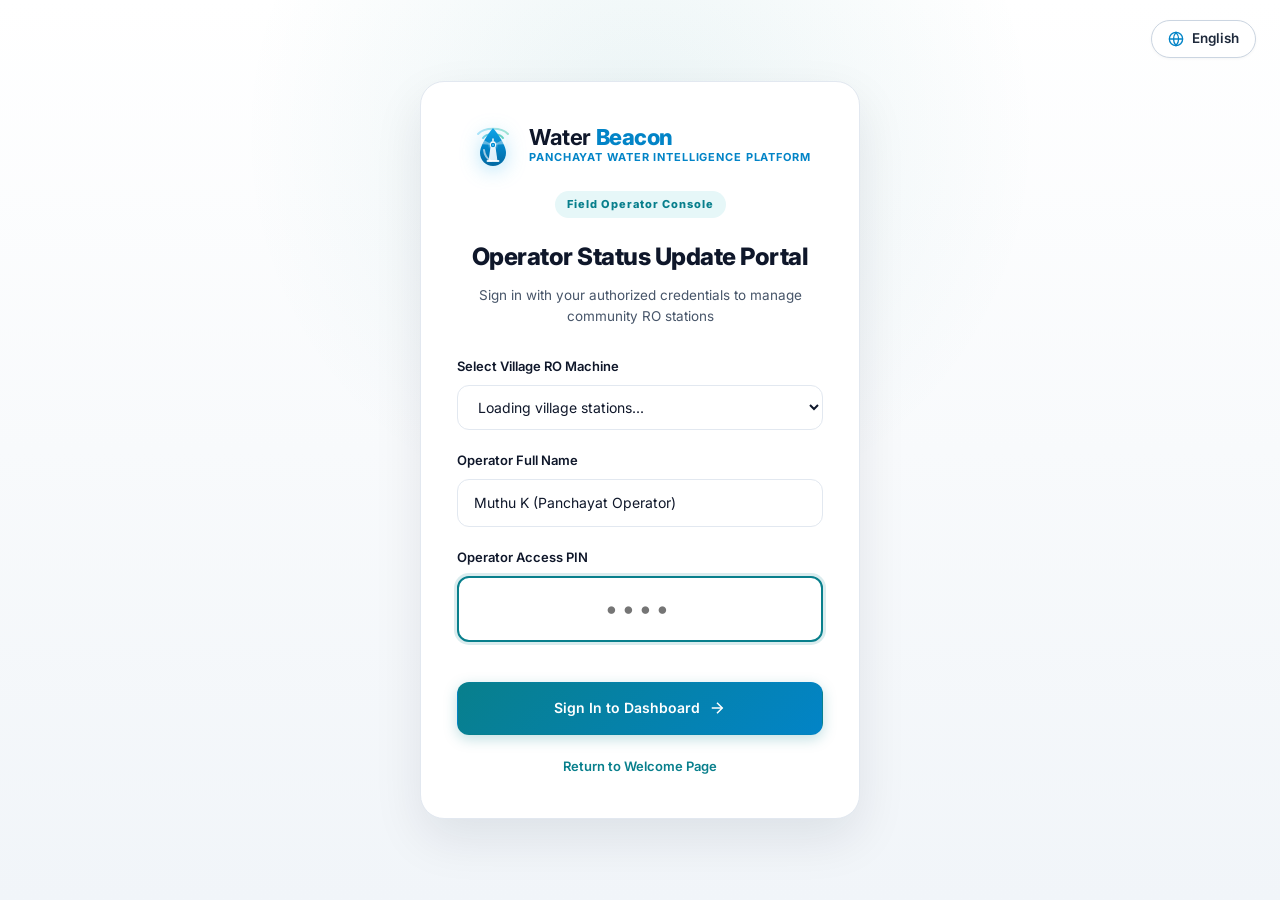
==== commit a753c7b5: "feat: responsive design overhaul, remove demo credentials, and add maintenance view all toggle" ====
--- a/frontend/operator.html
+++ b/frontend/operator.html
@@ -82,7 +82,7 @@
 
                 <!-- Operator Access PIN -->
                 <div class="form-group" style="text-align: left;">
-                    <label for="login-op-pin" data-i18n="enterPinPlaceholder">Operator Access PIN (Default: 2026)</label>
+                    <label for="login-op-pin" data-i18n="enterPinPlaceholder">Operator Access PIN</label>
                     <input type="password" id="login-op-pin" class="op-pin-input" maxlength="6" placeholder="••••" required autofocus autocomplete="current-password">
                 </div>
 
@@ -94,8 +94,7 @@
                     </svg>
                 </button>
 
-                <p class="pin-hint">Default Demonstration PIN: <strong>2026</strong></p>
-                <div style="margin-top: 18px;">
+                                <div style="margin-top: 18px;">
                     <a href="/" style="font-size: 13px; color: var(--accent-teal); font-weight: 600;" data-i18n="returnWelcomeBtn">&larr; Return to Welcome Page</a>
                 </div>
             </form>
--- a/frontend/css/style.css
+++ b/frontend/css/style.css
@@ -189,8 +189,40 @@
 
 /* Container */
 .container {
-    width: min(1200px, calc(100% - 40px));
+    width: min(1200px, calc(100% - 32px));
     margin: 0 auto;
+}
+
+@media (max-width: 480px) {
+    .container {
+        width: calc(100% - 24px);
+    }
+}
+
+/* Responsive Table Wrapper */
+.table-responsive {
+    width: 100%;
+    overflow-x: auto;
+    -webkit-overflow-scrolling: touch;
+    border-radius: var(--radius-md);
+}
+
+.table-responsive::-webkit-scrollbar {
+    height: 6px;
+}
+
+.table-responsive::-webkit-scrollbar-track {
+    background: #f1f5f9;
+    border-radius: 9999px;
+}
+
+.table-responsive::-webkit-scrollbar-thumb {
+    background: #cbd5e1;
+    border-radius: 9999px;
+}
+
+.table-responsive::-webkit-scrollbar-thumb:hover {
+    background: #94a3b8;
 }
 
 /* Typography Utilities */
@@ -638,6 +670,7 @@
 @media (max-width: 768px) {
     .form-row {
         grid-template-columns: 1fr;
+        gap: 12px;
     }
     .toast-container {
         left: 20px;
@@ -646,3 +679,42 @@
         max-width: none;
     }
 }
+
+@media (max-width: 560px) {
+    .modal-overlay {
+        padding: 12px;
+        align-items: flex-end;
+    }
+    .modal-container {
+        width: 100%;
+        max-height: 92vh;
+        border-radius: 20px 20px 12px 12px;
+    }
+    .modal-header {
+        padding: 18px 20px;
+    }
+    .modal-body {
+        padding: 18px 20px;
+    }
+    .modal-footer {
+        padding: 14px 20px;
+        flex-direction: column-reverse;
+        align-items: stretch;
+        gap: 8px;
+    }
+    .modal-footer button {
+        width: 100%;
+        justify-content: center;
+    }
+    .toast-container {
+        left: 14px;
+        right: 14px;
+        bottom: 14px;
+    }
+    .btn {
+        min-height: 44px;
+    }
+    .form-control {
+        font-size: 16px; /* Prevents auto-zoom on iOS Safari */
+    }
+}
--- a/frontend/css/welcome.css
+++ b/frontend/css/welcome.css
@@ -684,21 +684,37 @@
 @media (max-width: 1024px) {
     .access-cards-grid {
         gap: 24px;
+        max-width: 820px;
     }
     .why-features-grid {
         grid-template-columns: repeat(2, 1fr);
     }
 }
 
-@media (max-width: 768px) {
-    .welcome-hero {
-        padding: 40px 16px 28px;
-    }
+@media (max-width: 840px) {
     .access-cards-grid {
         grid-template-columns: 1fr;
+        max-width: 520px;
         gap: 24px;
+        padding: 0 20px;
+        margin-bottom: 48px;
+    }
+}
+
+@media (max-width: 768px) {
+    .welcome-header-container {
         padding: 0 16px;
-        margin-bottom: 48px;
+    }
+    .welcome-hero {
+        padding: clamp(32px, 6vw, 44px) 16px 24px;
+    }
+    .welcome-heading {
+        font-size: clamp(26px, 6vw, 36px);
+        margin-bottom: 14px;
+    }
+    .welcome-subheading {
+        font-size: clamp(14.5px, 3.8vw, 17px);
+        margin-bottom: 24px;
     }
     .steps-grid {
         grid-template-columns: 1fr;
@@ -711,23 +727,77 @@
     .welcome-footer-top,
     .welcome-footer-bottom {
         flex-direction: column;
-        align-items: flex-start;
+        align-items: center;
+        text-align: center;
+        gap: 12px;
     }
     .welcome-footer-links {
         gap: 16px;
     }
 }
 
-@media (max-width: 390px) {
+@media (max-width: 480px) {
+    .welcome-header {
+        padding: 10px 0;
+    }
+    .welcome-header-container {
+        padding: 0 12px;
+    }
+    .welcome-brand {
+        gap: 8px;
+    }
+    .welcome-brand-title {
+        font-size: 17px;
+    }
+    .brand-icon svg {
+        width: 32px;
+        height: 32px;
+    }
+    .welcome-lang-btn {
+        padding: 5px 10px;
+        font-size: 12px;
+    }
+    .access-cards-grid {
+        padding: 0 14px;
+        margin-bottom: 36px;
+    }
     .access-card {
-        padding: 28px 20px;
+        padding: 24px 18px;
+        border-radius: 18px;
+    }
+    .card-header-icon {
+        width: 48px;
+        height: 48px;
+        border-radius: 12px;
+        margin-bottom: 14px;
+    }
+    .card-header-icon svg {
+        width: 24px;
+        height: 24px;
+    }
+    .access-card-title {
+        font-size: 21px;
+    }
+    .access-card-desc {
+        font-size: 13.5px;
+        margin-bottom: 20px;
+    }
+    .btn-access {
+        padding: 13px 18px;
+        font-size: 14.5px;
+        min-height: 46px;
+    }
+}
+
+@media (max-width: 360px) {
+    .welcome-brand-sub {
+        display: none;
+    }
+    .access-card {
+        padding: 20px 14px;
     }
     .welcome-heading {
-        font-size: 28px;
-    }
-    .btn-access {
-        font-size: 15px;
-        padding: 13px 18px;
+        font-size: 23px;
     }
 }
 
--- a/frontend/css/operator.css
+++ b/frontend/css/operator.css
@@ -271,7 +271,7 @@
 /* Quick Status Switcher Grid */
 .status-pill-selector {
     display: grid;
-    grid-template-columns: repeat(auto-fit, minmax(130px, 1fr));
+    grid-template-columns: repeat(auto-fit, minmax(min(100%, 105px), 1fr));
     gap: 8px;
     margin-bottom: 20px;
 }
@@ -374,7 +374,30 @@
 }
 
 /* Audit Log Table */
+.table-responsive {
+    width: 100%;
+    overflow-x: auto;
+    -webkit-overflow-scrolling: touch;
+    border-radius: var(--radius-md);
+}
+
+.table-responsive::-webkit-scrollbar {
+    height: 6px;
+}
+
+.table-responsive::-webkit-scrollbar-track {
+    background: #f1f5f9;
+    border-radius: 9999px;
+}
+
+.table-responsive::-webkit-scrollbar-thumb {
+    background: #cbd5e1;
+    border-radius: 9999px;
+}
+
 .audit-table {
+    width: 100%;
+    min-width: 560px;
     width: 100%;
     border-collapse: collapse;
     font-size: 12.5px;
@@ -612,7 +635,7 @@
 /* Issues Grid */
 .op-issues-grid {
     display: grid;
-    grid-template-columns: repeat(auto-fill, minmax(360px, 1fr));
+    grid-template-columns: repeat(auto-fill, minmax(min(100%, 300px), 1fr));
     gap: 20px;
 }
 
@@ -836,31 +859,186 @@
     padding-top: 18px;
 }
 
-@media (max-width: 900px) {
+/* ==========================================================================
+   Operator Portal Responsive Breakpoints (Mobile, Tablet, Desktop)
+   ========================================================================== */
+@media (max-width: 992px) {
+    .operator-workspace {
+        grid-template-columns: 1fr;
+        gap: 20px;
+    }
     .op-single-plant-grid {
         grid-template-columns: repeat(2, 1fr);
-    }
-    .op-topbar {
+        gap: 14px;
+    }
+    .op-issues-grid {
+        grid-template-columns: repeat(auto-fill, minmax(min(100%, 320px), 1fr));
+    }
+}
+
+@media (max-width: 820px) {
+    .operator-topbar {
+        padding: 12px 18px;
+        flex-direction: column;
+        align-items: stretch;
+        gap: 12px;
+    }
+    .operator-topbar-left {
+        display: flex;
+        align-items: center;
+        justify-content: space-between;
+        flex-wrap: wrap;
+        gap: 12px;
+    }
+    .operator-topbar-right {
+        display: flex;
+        align-items: center;
+        justify-content: space-between;
+        gap: 10px;
+        padding-top: 10px;
+        border-top: 1px solid rgba(255, 255, 255, 0.08);
+        flex-wrap: wrap;
+    }
+    .op-nav-tabs {
+        margin-left: 0;
+        width: 100%;
+        display: flex;
+        gap: 6px;
+        background: rgba(15, 23, 42, 0.6);
+        padding: 4px;
+        border-radius: 10px;
+        border: 1px solid rgba(255, 255, 255, 0.1);
+    }
+    .op-nav-tab {
+        flex: 1;
+        justify-content: center;
+        padding: 9px 12px;
+        font-size: 13px;
+    }
+    .operator-main {
+        padding: 22px 16px;
+    }
+}
+
+@media (max-width: 640px) {
+    .operator-main {
+        padding: 16px 12px;
+    }
+    .op-single-plant-card {
+        padding: 18px 14px;
+    }
+    .op-single-plant-header {
         flex-direction: column;
         align-items: flex-start;
         gap: 12px;
     }
-    .op-nav-tabs {
-        margin-left: 0;
+    .op-single-plant-header h2 {
+        font-size: 18px;
+        line-height: 1.25;
+    }
+    .op-single-plant-grid {
+        grid-template-columns: 1fr;
+        gap: 10px;
+    }
+    .op-panel-body {
+        padding: 18px 14px;
+    }
+    .op-issues-title-row {
+        flex-direction: column;
+        align-items: stretch;
+        gap: 14px;
+    }
+    .op-filter-tabs {
         width: 100%;
         overflow-x: auto;
-    }
-}
-
-@media (max-width: 560px) {
-    .op-single-plant-grid {
-        grid-template-columns: 1fr;
+        -webkit-overflow-scrolling: touch;
+        padding-bottom: 4px;
+    }
+    .op-filter-btn {
+        flex-shrink: 0;
+        padding: 7px 12px;
+        font-size: 12.5px;
     }
     .op-issues-grid {
         grid-template-columns: 1fr;
+        gap: 14px;
+    }
+    .op-modal-backdrop {
+        padding: 12px;
+        align-items: flex-end;
+    }
+    .op-modal-box {
+        padding: 20px 16px;
+        border-radius: 20px 20px 12px 12px;
+        max-height: 92vh;
+        width: 100%;
     }
     .op-modal-details-grid {
         grid-template-columns: 1fr;
+        gap: 10px;
+    }
+    .op-modal-actions {
+        flex-direction: column-reverse;
+        align-items: stretch;
+        gap: 8px;
+    }
+    .op-modal-actions button {
+        width: 100%;
+        justify-content: center;
+    }
+}
+
+@media (max-width: 540px) {
+    .operator-user-info {
+        display: none;
+    }
+    .operator-tag {
+        display: none;
+    }
+    .operator-topbar-right {
+        justify-content: flex-end;
+        gap: 8px;
+    }
+    .btn-ghost-light {
+        padding: 6px 10px;
+        font-size: 11px;
+    }
+    .toast-container {
+        left: 14px !important;
+        right: 14px !important;
+        bottom: 14px !important;
+        max-width: none !important;
+    }
+    .toast {
+        width: 100% !important;
+        font-size: 13px !important;
+        padding: 12px 14px !important;
+    }
+    .operator-login-wrapper {
+        padding: 16px 12px;
+    }
+    .operator-login-card {
+        padding: 28px 18px;
+        border-radius: 18px;
+    }
+    .operator-login-card h2 {
+        font-size: 20px;
+    }
+    .op-pin-input {
+        font-size: 20px;
+        letter-spacing: 4px;
+        padding: 10px;
+    }
+}
+
+@media (max-width: 380px) {
+    .status-pill-selector {
+        grid-template-columns: 1fr;
+    }
+    .op-status-alert {
+        flex-direction: column;
+        align-items: flex-start;
+        gap: 8px;
     }
 }
 
